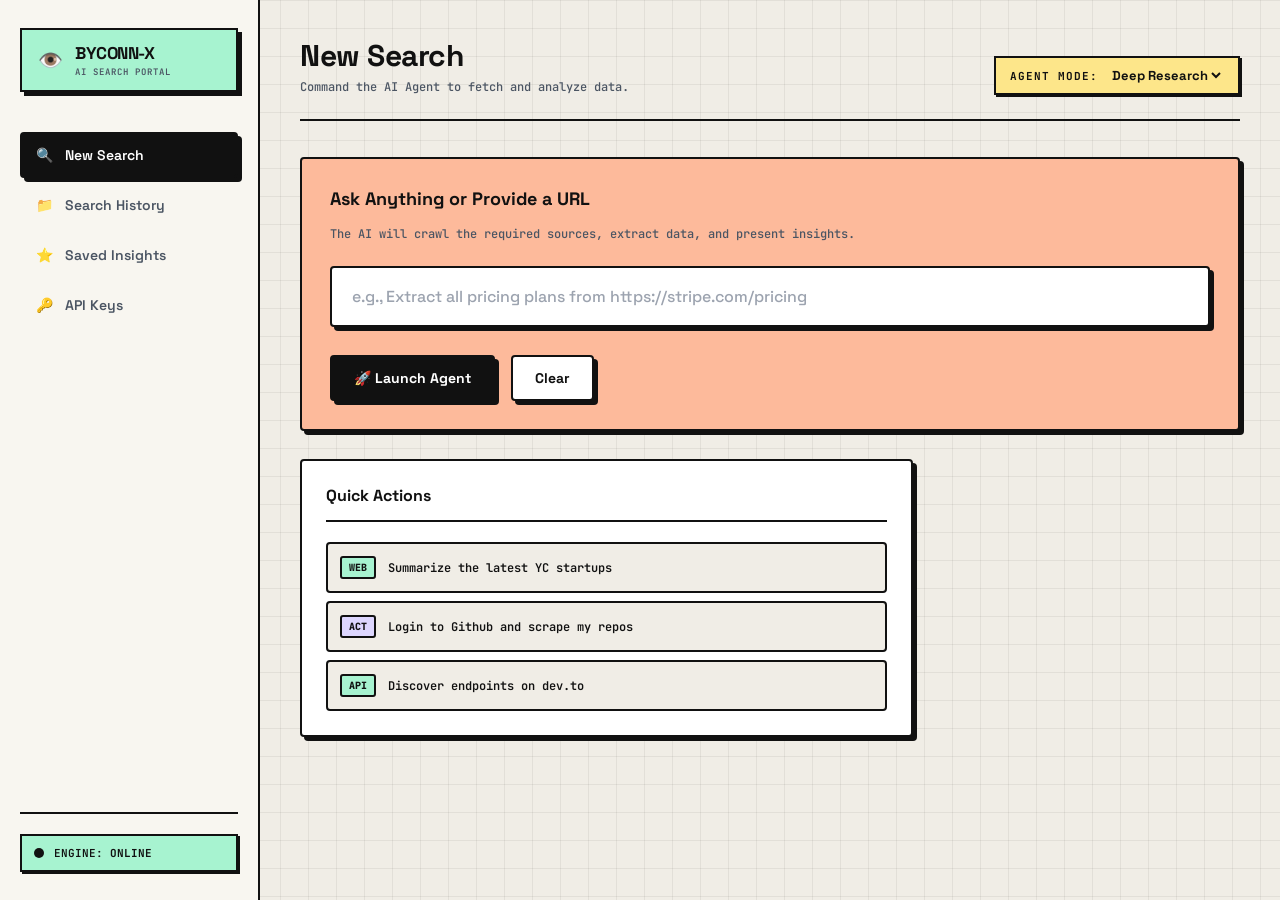
==== byconn/dashboard/index.html @ db4b6e13 "UI: Apply FoundryX-inspired neobrutalist design with Space Grotesk, grid bg, pastel accents" ====
<!DOCTYPE html>
<html lang="en">
<head>
    <meta charset="UTF-8">
    <meta name="viewport" content="width=device-width, initial-scale=1.0">
    <title>BYCONN-X SEARCH ENGINE</title>
    <!-- Modern Premium Typography -->
    <link rel="preconnect" href="https://fonts.googleapis.com">
    <link rel="preconnect" href="https://fonts.gstatic.com" crossorigin>
    <link href="https://fonts.googleapis.com/css2?family=Space+Grotesk:wght@400;500;600;700;800&family=Press+Start+2P&family=JetBrains+Mono:wght@400;600;700&display=swap" rel="stylesheet">
    <link rel="stylesheet" href="style.css">
</head>
<body>
    <div class="app-container">
        <!-- Sidebar Navigation -->
        <aside class="sidebar">
            <div class="logo-area">
                <span class="logo-icon">👁️</span>
                <div class="logo-text">
                    <h1>BYCONN-X</h1>
                    <span class="logo-tagline">AI SEARCH PORTAL</span>
                </div>
            </div>
            
            <nav class="nav-links">
                <a href="#" class="nav-item active" data-tab="new-search">
                    <span class="nav-icon">🔍</span> New Search
                </a>
                <a href="#" class="nav-item" data-tab="history">
                    <span class="nav-icon">📁</span> Search History
                </a>
                <a href="#" class="nav-item" data-tab="saved">
                    <span class="nav-icon">⭐</span> Saved Insights
                </a>
                <a href="#" class="nav-item" data-tab="api-keys">
                    <span class="nav-icon">🔑</span> API Keys
                </a>
            </nav>

            <div class="sidebar-footer">
                <div class="status-indicator">
                    <span class="dot pulse"></span>
                    <span>ENGINE: <b>ONLINE</b></span>
                </div>
            </div>
        </aside>

        <!-- Main Content Area -->
        <main class="main-content">
            <!-- Header -->
            <header class="main-header">
                <div class="header-left">
                    <h2 id="page-title">New Search</h2>
                    <p id="page-subtitle" class="text-muted">Command the AI Agent to fetch and analyze data.</p>
                </div>
                <div class="header-right">
                    <div class="workspace-selector">
                        <span class="ws-label">Agent Mode:</span>
                        <select class="ws-select">
                            <option>Deep Research</option>
                            <option>Fast Scrape</option>
                            <option>Visual Action</option>
                        </select>
                    </div>
                </div>
            </header>

            <!-- TAB PANELS -->
            <div class="tab-panels">
                
                <!-- 1. New Search Tab -->
                <section class="tab-panel active" id="panel-new-search">
                    
                    <div class="search-header-panel">
                        <h3>Ask Anything or Provide a URL</h3>
                        <p class="text-muted" style="margin-bottom: 24px;">The AI will crawl the required sources, extract data, and present insights.</p>
                        
                        <div class="search-input-wrapper" style="flex-direction: column;">
                            <input type="text" placeholder="e.g., Extract all pricing plans from https://stripe.com/pricing" id="main-search-input" style="width: 100%;">
                            
                            <div style="display: flex; gap: 16px; margin-top: 16px;">
                                <button class="btn btn-primary" onclick="startSearch()">🚀 Launch Agent</button>
                                <button class="btn btn-secondary">Clear</button>
                            </div>
                        </div>
                    </div>

                    <div class="dashboard-grid">
                        <div class="grid-card wide" id="agent-terminal-card" style="display: none;">
                            <div class="card-header">
                                <h3>Agent Terminal Log</h3>
                                <span class="badge badge-warning">Running...</span>
                            </div>
                            <div class="log-terminal" id="agent-log-stream">
                                <!-- Logs will be injected here via JS -->
                            </div>
                        </div>
                        
                        <div class="grid-card" id="quick-prompts">
                            <div class="card-header">
                                <h3>Quick Actions</h3>
                            </div>
                            <div class="api-endpoints-scroller">
                                <div class="api-endpoint-item">
                                    <span class="api-method method-get">WEB</span>
                                    <span>Summarize the latest YC startups</span>
                                </div>
                                <div class="api-endpoint-item">
                                    <span class="api-method method-post">ACT</span>
                                    <span>Login to Github and scrape my repos</span>
                                </div>
                                <div class="api-endpoint-item">
                                    <span class="api-method method-get">API</span>
                                    <span>Discover endpoints on dev.to</span>
                                </div>
                            </div>
                        </div>
                    </div>

                    <!-- Result output area (hidden initially) -->
                    <div id="search-result-area" style="display: none; margin-top: 32px;">
                        <h3 style="margin-bottom: 16px; font-weight: 900; font-size: 24px; text-transform: uppercase;">Extracted Insights</h3>
                        <div class="search-result-item" style="border-color: var(--success); border-width: 4px;">
                            <div class="res-header">
                                <span class="res-title">Result: Stripe Pricing Plans</span>
                                <button class="btn btn-sm btn-secondary">⭐ Save</button>
                            </div>
                            <p class="res-snippet font-jet">
                                1. Integrated Plan: 2.9% + 30¢ per successful card charge.<br><br>
                                2. Customized Plan: Tailored for businesses with large payments volume or unique business models.<br><br>
                                - Extracted from: https://stripe.com/pricing
                            </p>
                            <div class="res-meta">Time taken: 4.2s | Tokens: 420 | Method: Deep Research</div>
                        </div>
                    </div>

                </section>

                <!-- 2. Search History Tab -->
                <section class="tab-panel" id="panel-history">
                    <div class="panel-header">
                        <h3>Recent Agent Tasks</h3>
                        <button class="btn btn-danger">Clear History</button>
                    </div>
                    <table class="data-table">
                        <thead>
                            <tr>
                                <th>Query / Target</th>
                                <th>Mode</th>
                                <th>Time</th>
                                <th>Status</th>
                                <th>Action</th>
                            </tr>
                        </thead>
                        <tbody>
                            <tr>
                                <td><b>Extract pricing plans from Stripe</b></td>
                                <td><span class="badge">Deep Research</span></td>
                                <td>2 mins ago</td>
                                <td><span class="badge badge-success">Completed</span></td>
                                <td><button class="btn-sm btn-secondary">View</button></td>
                            </tr>
                            <tr>
                                <td><b>Summarize latest tech news on HackerNews</b></td>
                                <td><span class="badge">Fast Scrape</span></td>
                                <td>1 hour ago</td>
                                <td><span class="badge badge-success">Completed</span></td>
                                <td><button class="btn-sm btn-secondary">View</button></td>
                            </tr>
                            <tr>
                                <td><b>Find login button on example.com and click it</b></td>
                                <td><span class="badge badge-accent">Visual Action</span></td>
                                <td>3 hours ago</td>
                                <td><span class="badge badge-warning">Blocked (Captcha)</span></td>
                                <td><button class="btn-sm btn-secondary">View</button></td>
                            </tr>
                        </tbody>
                    </table>
                </section>

                <!-- 3. Saved Insights Tab -->
                <section class="tab-panel" id="panel-saved">
                    <div class="panel-header">
                        <h3>Saved Data & JSON Exports</h3>
                        <button class="btn btn-primary">Export All (CSV)</button>
                    </div>
                    
                    <div class="search-results-list">
                        <div class="search-result-item">
                            <div class="res-header">
                                <span class="res-title">YC Startup List (S24)</span>
                                <span class="res-score">Saved: Yesterday</span>
                            </div>
                            <p class="res-snippet">A compiled list of 240 startups from the YC Summer 24 batch, including their domains, descriptions, and founder details.</p>
                            <div style="display: flex; gap: 12px;">
                                <button class="btn btn-sm btn-secondary">View JSON</button>
                                <button class="btn btn-sm btn-danger">Delete</button>
                            </div>
                        </div>
                    </div>
                </section>

            </div>
        </main>
    </div>

    <!-- UI Interaction Scripts -->
    <script src="app.js"></script>
    <script>
        // Function to trigger real search against the FastAPI backend
        async function startSearch() {
            const input = document.getElementById('main-search-input').value;
            const mode = document.querySelector('.ws-select').value;
            if(!input) return;

            const terminal = document.getElementById('agent-terminal-card');
            const logStream = document.getElementById('agent-log-stream');
            const resultArea = document.getElementById('search-result-area');
            const quickPrompts = document.getElementById('quick-prompts');
            
            terminal.style.display = 'block';
            quickPrompts.style.display = 'none';
            resultArea.style.display = 'none';
            logStream.innerHTML = '';

            const addLog = (msg) => {
                logStream.innerHTML += `<div class="log-line font-jet">> ${msg}</div>`;
                logStream.scrollTop = logStream.scrollHeight;
            };

            addLog(`[SYSTEM] Initializing Agent with query: "${input}"`);
            addLog(`[API] Sending request to BYCONN-X Backend (http://localhost:8000)...`);
            addLog(`[WAIT] Waiting for agent to crawl, extract, and process data. This may take 10-30 seconds...`);

            const startTime = Date.now();

            try {
                // Call the real FastAPI backend
                const response = await fetch('http://localhost:8000/api/search', {
                    method: 'POST',
                    headers: { 'Content-Type': 'application/json' },
                    body: JSON.stringify({ query: input, mode: mode.toLowerCase().replace(' ', '_') })
                });

                if (!response.ok) {
                    throw new Error(`Server returned ${response.status}: ${response.statusText}`);
                }

                const data = await response.json();
                
                addLog(`[SUCCESS] Data received from backend.`);
                
                // Calculate time taken
                const timeTaken = ((Date.now() - startTime) / 1000).toFixed(1);

                // Update the UI with real data
                resultArea.style.display = 'block';
                document.querySelector('.res-title').innerText = data.title || `Result: ${input}`;
                
                // Format entities if they exist
                let entitiesHtml = "";
                if (data.entities && data.entities.length > 0) {
                    entitiesHtml = `<br><br><strong>Extracted Entities:</strong><ul>`;
                    data.entities.slice(0, 5).forEach(e => {
                        entitiesHtml += `<li><span class="badge" style="background: #e2e8f0; color: #000;">${e.type}</span> ${e.name}</li>`;
                    });
                    entitiesHtml += `</ul>`;
                }

                document.querySelector('.res-snippet').innerHTML = `
                    <strong>Summary:</strong> ${data.summary || "No summary generated."}<br><br>
                    <strong>Topics:</strong> ${(data.topics || []).join(", ")}
                    ${entitiesHtml}
                    <br><br>
                    - Extracted from: <a href="${data.url}" target="_blank">${data.url}</a>
                `;
                
                document.querySelector('.res-meta').innerText = `Time taken: ${timeTaken}s | URL: ${data.url} | Mode: ${mode}`;

            } catch (error) {
                addLog(`[ERROR] Failed to fetch from backend: ${error.message}`);
                addLog(`[INFO] Ensure your teammate's backend server is running on localhost:8000!`);
                addLog(`[INFO] Command to run backend: python -m byconn.main`);
            }
        }

        // Tab switching logic
        document.querySelectorAll('.nav-item').forEach(item => {
            item.addEventListener('click', (e) => {
                e.preventDefault();
                
                // Update active nav
                document.querySelectorAll('.nav-item').forEach(n => n.classList.remove('active'));
                item.classList.add('active');

                // Update active tab
                const tabId = item.getAttribute('data-tab');
                document.querySelectorAll('.tab-panel').forEach(t => t.classList.remove('active'));
                document.getElementById('panel-' + tabId).classList.add('active');

                // Update header
                const title = item.innerText.trim();
                document.getElementById('page-title').innerText = title;
                
                let subtitle = "";
                if(tabId === "new-search") subtitle = "Command the AI Agent to fetch and analyze data.";
                if(tabId === "history") subtitle = "Review your past queries and crawler executions.";
                if(tabId === "saved") subtitle = "Manage exported data and saved research.";
                document.getElementById('page-subtitle').innerText = subtitle;
            });
        });
    </script>
</body>
</html>
---- byconn/dashboard/style.css ----
/* =====================================================
   FoundryX-Inspired Neobrutalism — BYCONN-X Dashboard
   ===================================================== */

/* Google Fonts: Space Grotesk (bold headings) + JetBrains Mono (code) */
@import url('https://fonts.googleapis.com/css2?family=Space+Grotesk:wght@400;500;600;700;800&family=JetBrains+Mono:wght@400;600;700&display=swap');

:root {
    /* FoundryX Exact Palette */
    --bg-main:    #F0EDE6;   /* Warm off-white / cream canvas */
    --bg-card:    #FFFFFF;
    --bg-sidebar: #F8F6F0;   /* Slightly warmer sidebar */

    --border-color: #111111;
    --border-width: 2.5px;

    /* Pastel accents — exactly as on foundryx.in */
    --mint:   #A7F3D0;  /* Mint green – logo, section badges */
    --peach:  #FDBA9B;  /* Peach/coral – highlight boxes */
    --yellow: #FDE68A;  /* Canary yellow – announcement bar, buttons */
    --lavender: #DDD6FE; /* Pastel lavender */
    --cyan:   #BAE6FD;  /* Sky cyan */
    --pink:   #FCA5A5;  /* Blush pink */

    /* Functional */
    --primary:  #111111;   /* Primary buttons: near-black solid */
    --success:  #A7F3D0;   /* Mint = success */
    --warning:  #FDE68A;
    --danger:   #FCA5A5;
    --accent:   #FDBA9B;   /* Peach accent */

    --text-main:  #111111;
    --text-muted: #4B5563;

    --shadow: 4px 4px 0px 0px #111111;
    --shadow-hover: 6px 6px 0px 0px #111111;
    --shadow-sm: 2px 2px 0px 0px #111111;
}

/* Base Reset */
*, *::before, *::after {
    box-sizing: border-box;
    margin: 0;
    padding: 0;
}

body {
    background-color: var(--bg-main);
    color: var(--text-main);
    font-family: 'Space Grotesk', sans-serif;
    overflow-x: hidden;
    height: 100vh;
    /* FoundryX graph-paper grid background */
    background-image:
        linear-gradient(to right, rgba(0,0,0,0.06) 1px, transparent 1px),
        linear-gradient(to bottom, rgba(0,0,0,0.06) 1px, transparent 1px);
    background-size: 28px 28px;
}

/* Mono for code/terminal/labels */
.font-jet, p.mono, td, .log-terminal, code, pre {
    font-family: 'JetBrains Mono', monospace;
}

/* ===================== LAYOUT ===================== */
.app-container {
    display: grid;
    grid-template-columns: 260px 1fr;
    height: 100vh;
    overflow: hidden;
}

/* ===================== SIDEBAR ===================== */
.sidebar {
    background-color: var(--bg-sidebar);
    border-right: var(--border-width) solid var(--border-color);
    display: flex;
    flex-direction: column;
    padding: 28px 20px;
    height: 100%;
}

.logo-area {
    display: flex;
    align-items: center;
    gap: 12px;
    margin-bottom: 40px;
    background: var(--mint);
    padding: 12px 16px;
    border: var(--border-width) solid var(--border-color);
    box-shadow: var(--shadow);
}

.logo-icon {
    font-size: 20px;
}

.logo-text h1 {
    font-family: 'Space Grotesk', sans-serif;
    font-size: 17px;
    font-weight: 800;
    color: var(--text-main);
    letter-spacing: -0.5px;
}

.logo-tagline {
    font-family: 'JetBrains Mono', monospace;
    font-size: 9px;
    color: var(--text-muted);
    font-weight: 600;
    text-transform: uppercase;
    letter-spacing: 1px;
    display: block;
    margin-top: 2px;
}

/* Navigation */
.nav-links {
    display: flex;
    flex-direction: column;
    gap: 4px;
    flex-grow: 1;
}

.nav-item {
    display: flex;
    align-items: center;
    gap: 12px;
    color: var(--text-muted);
    text-decoration: none;
    padding: 12px 14px;
    font-size: 14px;
    font-weight: 600;
    border: var(--border-width) solid transparent;
    transition: all 0.15s ease;
    border-radius: 4px;
}

.nav-item:hover {
    background-color: var(--yellow);
    border-color: var(--border-color);
    color: var(--text-main);
    box-shadow: var(--shadow-sm);
    transform: translate(-1px, -1px);
}

.nav-item.active {
    background-color: var(--primary);
    color: #ffffff;
    border-color: var(--border-color);
    box-shadow: var(--shadow);
}

/* Sidebar Footer */
.sidebar-footer {
    padding-top: 20px;
    border-top: var(--border-width) solid var(--border-color);
}

.status-indicator {
    display: flex;
    align-items: center;
    gap: 10px;
    font-family: 'JetBrains Mono', monospace;
    font-size: 11px;
    background: var(--mint);
    padding: 10px 12px;
    border: var(--border-width) solid var(--border-color);
    box-shadow: var(--shadow-sm);
    font-weight: 600;
    color: var(--text-main);
}

.dot {
    width: 10px;
    height: 10px;
    background-color: #111111;
    border-radius: 50%;
    flex-shrink: 0;
}

.pulse {
    animation: dot-pulse 1.5s ease-in-out infinite;
}

@keyframes dot-pulse {
    0%, 100% { transform: scale(1); opacity: 1; }
    50% { transform: scale(1.3); opacity: 0.6; }
}

/* ==================== MAIN CONTENT ==================== */
.main-content {
    display: flex;
    flex-direction: column;
    height: 100%;
    overflow-y: auto;
    padding: 36px 40px;
}

.main-header {
    display: flex;
    justify-content: space-between;
    align-items: flex-end;
    margin-bottom: 36px;
    padding-bottom: 24px;
    border-bottom: var(--border-width) solid var(--border-color);
}

.main-header h2 {
    font-family: 'Space Grotesk', sans-serif;
    font-size: 30px;
    font-weight: 800;
    letter-spacing: -0.5px;
    color: var(--text-main);
}

.text-muted {
    color: var(--text-muted);
    font-size: 14px;
    font-weight: 500;
    margin-top: 4px;
    font-family: 'JetBrains Mono', monospace;
    font-size: 12px;
}

/* Workspace selector */
.workspace-selector {
    display: inline-flex;
    align-items: center;
    gap: 10px;
    background: var(--yellow);
    padding: 8px 14px;
    border: var(--border-width) solid var(--border-color);
    box-shadow: var(--shadow-sm);
}

.ws-label {
    font-size: 11px;
    font-family: 'JetBrains Mono', monospace;
    font-weight: 700;
    text-transform: uppercase;
    letter-spacing: 1px;
}

.ws-select {
    background-color: transparent;
    border: none;
    color: var(--text-main);
    font-size: 13px;
    font-weight: 700;
    font-family: 'Space Grotesk', sans-serif;
    cursor: pointer;
    outline: none;
}

/* ==================== BUTTONS ==================== */
.btn {
    padding: 12px 22px;
    font-weight: 700;
    font-size: 14px;
    font-family: 'Space Grotesk', sans-serif;
    cursor: pointer;
    border: var(--border-width) solid var(--border-color);
    box-shadow: var(--shadow);
    transition: transform 0.12s ease, box-shadow 0.12s ease;
    border-radius: 4px;
    display: inline-flex;
    align-items: center;
    gap: 8px;
}

.btn:hover {
    transform: translate(-2px, -2px);
    box-shadow: var(--shadow-hover);
}

.btn:active {
    transform: translate(2px, 2px);
    box-shadow: var(--shadow-sm);
}

.btn-primary {
    background-color: var(--primary);
    color: #ffffff;
}

.btn-secondary {
    background-color: var(--bg-card);
    color: var(--text-main);
}

.btn-secondary:hover {
    background-color: var(--yellow);
}

.btn-danger {
    background-color: var(--pink);
    color: var(--text-main);
}

.btn-sm {
    padding: 7px 14px;
    font-size: 12px;
}

/* ==================== STATS CARDS ==================== */
.stats-row {
    display: grid;
    grid-template-columns: repeat(auto-fit, minmax(200px, 1fr));
    gap: 20px;
    margin-bottom: 32px;
}

.stat-card {
    background: var(--bg-card);
    border: var(--border-width) solid var(--border-color);
    padding: 22px;
    box-shadow: var(--shadow);
    transition: transform 0.15s ease, box-shadow 0.15s ease;
    border-radius: 4px;
}

.stat-card:hover {
    transform: translate(-2px, -2px);
    box-shadow: var(--shadow-hover);
}

.stat-meta {
    display: flex;
    justify-content: space-between;
    align-items: center;
    margin-bottom: 12px;
}

.stat-title {
    font-size: 11px;
    font-weight: 700;
    text-transform: uppercase;
    letter-spacing: 1px;
    font-family: 'JetBrains Mono', monospace;
    color: var(--text-muted);
}

.stat-trend {
    font-size: 11px;
    font-weight: 700;
    padding: 3px 8px;
    border: var(--border-width) solid var(--border-color);
    border-radius: 3px;
    font-family: 'JetBrains Mono', monospace;
}

.trend-up { background-color: var(--mint); }
.trend-stable { background-color: var(--yellow); }

.stat-value {
    font-family: 'Space Grotesk', sans-serif;
    font-size: 42px;
    font-weight: 800;
    color: var(--text-main);
    letter-spacing: -1px;
    line-height: 1;
}

.stat-value .unit {
    font-size: 16px;
    font-weight: 600;
    margin-left: 4px;
}

.stat-footer {
    font-size: 11px;
    font-weight: 600;
    margin-top: 10px;
    font-family: 'JetBrains Mono', monospace;
    color: var(--text-muted);
}

/* ==================== GRID CARDS ==================== */
.dashboard-grid {
    display: grid;
    grid-template-columns: 2fr 1fr;
    gap: 20px;
}

.grid-card {
    background: var(--bg-card);
    border: var(--border-width) solid var(--border-color);
    padding: 24px;
    box-shadow: var(--shadow);
    border-radius: 4px;
    transition: transform 0.15s ease, box-shadow 0.15s ease;
}

.grid-card:hover {
    transform: translate(-2px, -2px);
    box-shadow: var(--shadow-hover);
}

.card-header {
    display: flex;
    justify-content: space-between;
    align-items: center;
    margin-bottom: 20px;
    padding-bottom: 14px;
    border-bottom: var(--border-width) solid var(--border-color);
}

.card-header h3 {
    font-family: 'Space Grotesk', sans-serif;
    font-size: 16px;
    font-weight: 700;
    color: var(--text-main);
}

/* ==================== BADGES ==================== */
.badge {
    display: inline-block;
    padding: 4px 10px;
    font-size: 10px;
    font-weight: 700;
    text-transform: uppercase;
    letter-spacing: 0.5px;
    font-family: 'JetBrains Mono', monospace;
    border: var(--border-width) solid var(--border-color);
    border-radius: 3px;
    background-color: var(--bg-card);
    color: var(--text-main);
}

.badge-accent   { background-color: var(--peach); }
.badge-success  { background-color: var(--mint); }
.badge-warning  { background-color: var(--yellow); }

/* ==================== LOG TERMINAL ==================== */
.log-terminal {
    background-color: #111111;
    border: var(--border-width) solid var(--border-color);
    border-radius: 4px;
    padding: 20px;
    font-family: 'JetBrains Mono', monospace;
    font-size: 13px;
    line-height: 1.7;
    height: 300px;
    overflow-y: auto;
    color: #A7F3D0;  /* Mint green text on black = classic terminal */
    box-shadow: var(--shadow);
}

.log-line { margin-bottom: 6px; }
.log-time { color: #FDE68A; margin-right: 8px; }

/* ==================== DATA TABLE ==================== */
.panel-header {
    display: flex;
    justify-content: space-between;
    align-items: center;
    margin-bottom: 20px;
    padding-bottom: 16px;
    border-bottom: var(--border-width) solid var(--border-color);
}

.panel-header h3 {
    font-family: 'Space Grotesk', sans-serif;
    font-size: 20px;
    font-weight: 700;
}

.data-table {
    width: 100%;
    border-collapse: collapse;
    background: var(--bg-card);
    border: var(--border-width) solid var(--border-color);
    box-shadow: var(--shadow);
    border-radius: 4px;
    overflow: hidden;
}

.data-table th, .data-table td {
    padding: 14px 20px;
    text-align: left;
    border: 1px solid #e5e7eb;
    font-size: 14px;
    font-weight: 500;
}

.data-table th {
    background-color: var(--yellow);
    font-weight: 700;
    font-family: 'JetBrains Mono', monospace;
    font-size: 11px;
    text-transform: uppercase;
    letter-spacing: 0.5px;
    border-bottom: var(--border-width) solid var(--border-color);
}

.data-table tbody tr:hover td {
    background-color: #F9FAFB;
}

/* ==================== API ENDPOINTS ==================== */
.api-list-side {
    background: var(--bg-card);
    border: var(--border-width) solid var(--border-color);
    box-shadow: var(--shadow);
    padding: 16px;
    display: flex;
    flex-direction: column;
    border-radius: 4px;
}

.input-search {
    width: 100%;
    background-color: var(--bg-main);
    border: var(--border-width) solid var(--border-color);
    padding: 12px 14px;
    font-size: 14px;
    font-family: 'Space Grotesk', sans-serif;
    font-weight: 500;
    margin-bottom: 14px;
    outline: none;
    border-radius: 4px;
}

.input-search:focus {
    background-color: var(--yellow);
    box-shadow: var(--shadow-sm);
}

.api-endpoints-scroller {
    flex-grow: 1;
    overflow-y: auto;
    display: flex;
    flex-direction: column;
    gap: 8px;
}

.api-endpoint-item {
    display: flex;
    align-items: center;
    gap: 12px;
    padding: 12px;
    border: var(--border-width) solid var(--border-color);
    background: var(--bg-main);
    cursor: pointer;
    font-family: 'JetBrains Mono', monospace;
    font-size: 12px;
    font-weight: 600;
    border-radius: 4px;
    transition: all 0.12s ease;
}

.api-endpoint-item:hover {
    background-color: var(--cyan);
    transform: translate(-1px, -1px);
    box-shadow: var(--shadow-sm);
}

.api-method {
    font-weight: 800;
    font-size: 10px;
    padding: 3px 7px;
    border: var(--border-width) solid var(--border-color);
    border-radius: 3px;
    text-transform: uppercase;
}

.method-get  { background-color: var(--mint); }
.method-post { background-color: var(--lavender); }

/* ==================== TAB PANELS ==================== */
.tab-panels { position: relative; flex-grow: 1; }

.tab-panel { display: none; }
.tab-panel.active {
    display: block;
    animation: slide-in 0.25s ease forwards;
}

@keyframes slide-in {
    from { opacity: 0; transform: translateY(8px); }
    to   { opacity: 1; transform: translateY(0); }
}

/* ==================== SEARCH / MAIN QUERY PANEL ==================== */
.search-header-panel {
    background: var(--peach);
    padding: 28px;
    border: var(--border-width) solid var(--border-color);
    box-shadow: var(--shadow);
    margin-bottom: 28px;
    border-radius: 4px;
}

.search-header-panel h3 {
    font-size: 18px;
    font-weight: 700;
    color: var(--text-main);
    margin-bottom: 16px;
    font-family: 'Space Grotesk', sans-serif;
}

.search-input-wrapper {
    display: flex;
    gap: 12px;
}

/* THE MAIN SEARCH BAR — FoundryX-style large, confident input */
#main-search-input {
    flex-grow: 1;
    padding: 18px 20px;
    font-size: 16px;
    font-weight: 600;
    font-family: 'Space Grotesk', sans-serif;
    border: var(--border-width) solid var(--border-color) !important;
    background-color: #FFFFFF !important;
    color: var(--text-main) !important;
    box-shadow: var(--shadow) !important;
    border-radius: 4px;
    outline: none;
    transition: transform 0.12s ease, box-shadow 0.12s ease !important;
}

#main-search-input::placeholder {
    color: #9CA3AF;
    font-weight: 500;
}

#main-search-input:focus {
    transform: translate(-2px, -2px) !important;
    box-shadow: var(--shadow-hover) !important;
    background-color: #fffef9 !important;
}

/* Search Results */
.search-result-item {
    background: var(--bg-card);
    border: var(--border-width) solid var(--border-color);
    box-shadow: var(--shadow);
    padding: 28px;
    margin-bottom: 20px;
    border-radius: 4px;
    transition: transform 0.15s ease, box-shadow 0.15s ease;
}

.search-result-item:hover {
    transform: translate(-2px, -2px);
    box-shadow: var(--shadow-hover);
}

.res-header {
    display: flex;
    justify-content: space-between;
    align-items: center;
    border-bottom: var(--border-width) solid var(--border-color);
    padding-bottom: 14px;
    margin-bottom: 16px;
}

.res-title {
    font-size: 18px;
    font-weight: 700;
    color: var(--text-main);
    font-family: 'Space Grotesk', sans-serif;
}

.res-score {
    background: var(--yellow);
    padding: 4px 12px;
    border: var(--border-width) solid var(--border-color);
    font-weight: 700;
    box-shadow: var(--shadow-sm);
    font-family: 'JetBrains Mono', monospace;
    font-size: 12px;
    border-radius: 3px;
}

.res-snippet {
    font-size: 14px;
    line-height: 1.7;
    color: var(--text-muted);
}

.res-snippet strong { color: var(--text-main); }
.res-snippet a { color: var(--text-main); font-weight: 600; }

.res-meta {
    margin-top: 16px;
    font-size: 11px;
    font-family: 'JetBrains Mono', monospace;
    color: var(--text-muted);
    font-weight: 600;
    background: var(--bg-main);
    padding: 6px 12px;
    border: 1px solid #e5e7eb;
    border-radius: 3px;
    display: inline-block;
}

/* ==================== SCROLLBAR ==================== */
::-webkit-scrollbar { width: 8px; }
::-webkit-scrollbar-track { background: var(--bg-main); }
::-webkit-scrollbar-thumb {
    background: #BBBBBB;
    border-radius: 4px;
    border: 2px solid var(--bg-main);
}
::-webkit-scrollbar-thumb:hover { background: #888888; }

/* ==================== SUB TABS ==================== */
.sub-tab {
    padding: 8px 16px;
    font-weight: 700;
    font-size: 12px;
    font-family: 'JetBrains Mono', monospace;
    text-transform: uppercase;
    letter-spacing: 0.5px;
    border: var(--border-width) solid var(--border-color);
    background: var(--bg-card);
    cursor: pointer;
    box-shadow: var(--shadow-sm);
    margin-right: 8px;
    margin-bottom: 16px;
    border-radius: 4px;
    transition: all 0.12s ease;
}

.sub-tab:hover {
    background: var(--yellow);
    transform: translate(-1px, -1px);
    box-shadow: var(--shadow);
}

.sub-tab.active {
    background: var(--primary);
    color: #ffffff;
}

/* ==================== MISC ==================== */
.link { color: var(--text-main); text-decoration: underline; font-weight: 600; }

.health-item {
    display: flex;
    justify-content: space-between;
    align-items: center;
    padding: 14px 16px;
    border: var(--border-width) solid var(--border-color);
    background: var(--bg-card);
    margin-bottom: 10px;
    border-radius: 4px;
    box-shadow: var(--shadow-sm);
    transition: all 0.12s ease;
}

.health-item:hover {
    transform: translate(-1px, -1px);
    box-shadow: var(--shadow);
}

.health-name  { font-weight: 700; font-size: 14px; }
.health-url   { font-size: 12px; color: var(--text-muted); font-family: 'JetBrains Mono', monospace; }
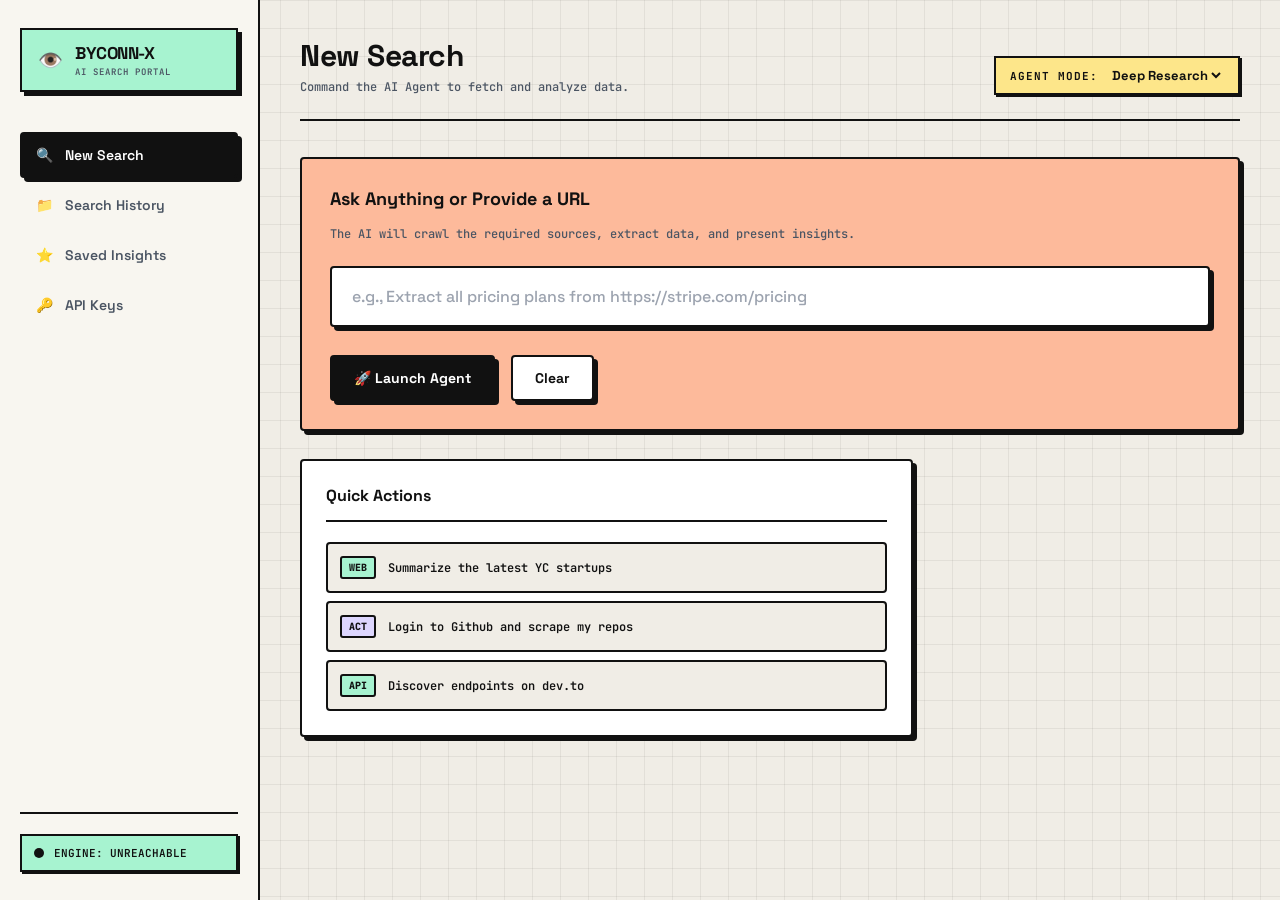
==== commit dffa2cfe: "feat: complete production backend, real LLM pipeline, multi-db adapters, and full test suite" ====
--- a/byconn/dashboard/index.html
+++ b/byconn/dashboard/index.html
@@ -200,115 +200,35 @@
                     </div>
                 </section>
 
+                <!-- 4. API Keys Tab: live engine + dependency health -->
+                <section class="tab-panel" id="panel-api-keys">
+                    <div class="panel-header">
+                        <h3>Service Health &amp; Credentials</h3>
+                        <button class="btn btn-primary" id="refresh-health-btn">Refresh Status</button>
+                    </div>
+                    <p class="text-muted">Credentials are read from the server environment and are never sent to the browser.</p>
+                    <table class="data-table">
+                        <thead>
+                            <tr>
+                                <th>Component</th>
+                                <th>Status</th>
+                                <th>Detail</th>
+                            </tr>
+                        </thead>
+                        <tbody id="health-table-body">
+                            <tr>
+                                <td colspan="3" class="text-muted">Loading engine status...</td>
+                            </tr>
+                        </tbody>
+                    </table>
+                </section>
+
             </div>
         </main>
     </div>
 
     <!-- UI Interaction Scripts -->
     <script src="app.js"></script>
-    <script>
-        // Function to trigger real search against the FastAPI backend
-        async function startSearch() {
-            const input = document.getElementById('main-search-input').value;
-            const mode = document.querySelector('.ws-select').value;
-            if(!input) return;
-
-            const terminal = document.getElementById('agent-terminal-card');
-            const logStream = document.getElementById('agent-log-stream');
-            const resultArea = document.getElementById('search-result-area');
-            const quickPrompts = document.getElementById('quick-prompts');
-            
-            terminal.style.display = 'block';
-            quickPrompts.style.display = 'none';
-            resultArea.style.display = 'none';
-            logStream.innerHTML = '';
-
-            const addLog = (msg) => {
-                logStream.innerHTML += `<div class="log-line font-jet">> ${msg}</div>`;
-                logStream.scrollTop = logStream.scrollHeight;
-            };
-
-            addLog(`[SYSTEM] Initializing Agent with query: "${input}"`);
-            addLog(`[API] Sending request to BYCONN-X Backend (http://localhost:8000)...`);
-            addLog(`[WAIT] Waiting for agent to crawl, extract, and process data. This may take 10-30 seconds...`);
-
-            const startTime = Date.now();
-
-            try {
-                // Call the real FastAPI backend
-                const response = await fetch('http://localhost:8000/api/search', {
-                    method: 'POST',
-                    headers: { 'Content-Type': 'application/json' },
-                    body: JSON.stringify({ query: input, mode: mode.toLowerCase().replace(' ', '_') })
-                });
-
-                if (!response.ok) {
-                    throw new Error(`Server returned ${response.status}: ${response.statusText}`);
-                }
-
-                const data = await response.json();
-                
-                addLog(`[SUCCESS] Data received from backend.`);
-                
-                // Calculate time taken
-                const timeTaken = ((Date.now() - startTime) / 1000).toFixed(1);
-
-                // Update the UI with real data
-                resultArea.style.display = 'block';
-                document.querySelector('.res-title').innerText = data.title || `Result: ${input}`;
-                
-                // Format entities if they exist
-                let entitiesHtml = "";
-                if (data.entities && data.entities.length > 0) {
-                    entitiesHtml = `<br><br><strong>Extracted Entities:</strong><ul>`;
-                    data.entities.slice(0, 5).forEach(e => {
-                        entitiesHtml += `<li><span class="badge" style="background: #e2e8f0; color: #000;">${e.type}</span> ${e.name}</li>`;
-                    });
-                    entitiesHtml += `</ul>`;
-                }
-
-                document.querySelector('.res-snippet').innerHTML = `
-                    <strong>Summary:</strong> ${data.summary || "No summary generated."}<br><br>
-                    <strong>Topics:</strong> ${(data.topics || []).join(", ")}
-                    ${entitiesHtml}
-                    <br><br>
-                    - Extracted from: <a href="${data.url}" target="_blank">${data.url}</a>
-                `;
-                
-                document.querySelector('.res-meta').innerText = `Time taken: ${timeTaken}s | URL: ${data.url} | Mode: ${mode}`;
-
-            } catch (error) {
-                addLog(`[ERROR] Failed to fetch from backend: ${error.message}`);
-                addLog(`[INFO] Ensure your teammate's backend server is running on localhost:8000!`);
-                addLog(`[INFO] Command to run backend: python -m byconn.main`);
-            }
-        }
-
-        // Tab switching logic
-        document.querySelectorAll('.nav-item').forEach(item => {
-            item.addEventListener('click', (e) => {
-                e.preventDefault();
-                
-                // Update active nav
-                document.querySelectorAll('.nav-item').forEach(n => n.classList.remove('active'));
-                item.classList.add('active');
-
-                // Update active tab
-                const tabId = item.getAttribute('data-tab');
-                document.querySelectorAll('.tab-panel').forEach(t => t.classList.remove('active'));
-                document.getElementById('panel-' + tabId).classList.add('active');
-
-                // Update header
-                const title = item.innerText.trim();
-                document.getElementById('page-title').innerText = title;
-                
-                let subtitle = "";
-                if(tabId === "new-search") subtitle = "Command the AI Agent to fetch and analyze data.";
-                if(tabId === "history") subtitle = "Review your past queries and crawler executions.";
-                if(tabId === "saved") subtitle = "Manage exported data and saved research.";
-                document.getElementById('page-subtitle').innerText = subtitle;
-            });
-        });
-    </script>
+
 </body>
 </html>
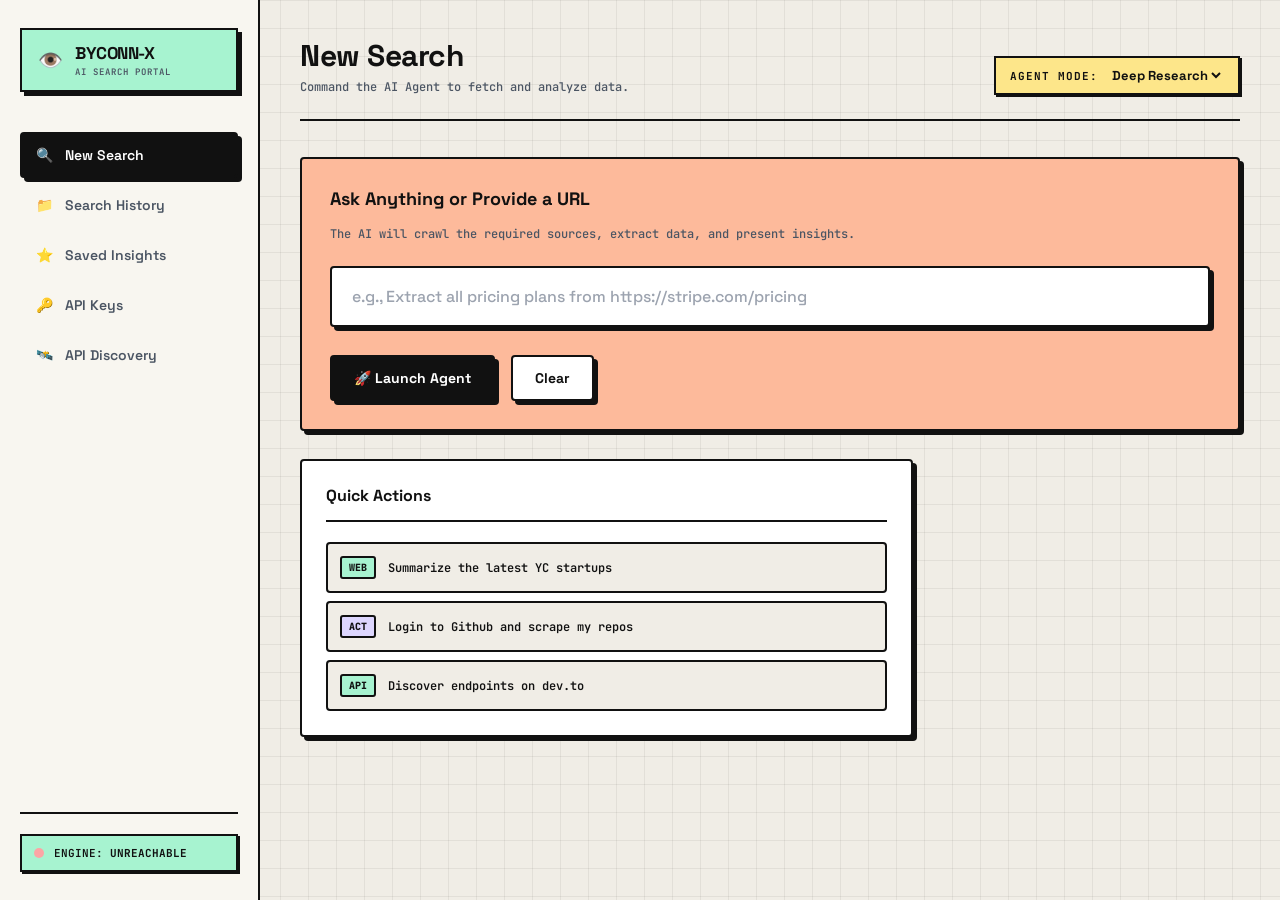
==== commit 1941aca4: "Fix five dashboard defects, found by running the page against the server The console was never loade" ====
--- a/byconn/dashboard/index.html
+++ b/byconn/dashboard/index.html
@@ -35,12 +35,15 @@
                 <a href="#" class="nav-item" data-tab="api-keys">
                     <span class="nav-icon">🔑</span> API Keys
                 </a>
+                <a href="#" class="nav-item" data-tab="api-discovery">
+                    <span class="nav-icon">🛰️</span> API Discovery
+                </a>
             </nav>
 
             <div class="sidebar-footer">
                 <div class="status-indicator">
                     <span class="dot pulse"></span>
-                    <span>ENGINE: <b>ONLINE</b></span>
+                    <span>ENGINE: <b>CHECKING&hellip;</b></span>
                 </div>
             </div>
         </aside>
@@ -123,7 +126,7 @@
                         <div class="search-result-item" style="border-color: var(--success); border-width: 4px;">
                             <div class="res-header">
                                 <span class="res-title">Result: Stripe Pricing Plans</span>
-                                <button class="btn btn-sm btn-secondary">⭐ Save</button>
+                                <!-- unimplemented: <button class="btn btn-sm btn-secondary">⭐ Save</button> -->
                             </div>
                             <p class="res-snippet font-jet">
                                 1. Integrated Plan: 2.9% + 30¢ per successful card charge.<br><br>
@@ -140,8 +143,12 @@
                 <section class="tab-panel" id="panel-history">
                     <div class="panel-header">
                         <h3>Recent Agent Tasks</h3>
-                        <button class="btn btn-danger">Clear History</button>
-                    </div>
+                        <!-- unimplemented: <button class="btn btn-danger">Clear History</button> -->
+                    </div>
+                    <p class="text-muted">
+                        Illustrative rows. Job history is not persisted yet, so nothing
+                        below reflects a real run of this engine.
+                    </p>
                     <table class="data-table">
                         <thead>
                             <tr>
@@ -149,7 +156,7 @@
                                 <th>Mode</th>
                                 <th>Time</th>
                                 <th>Status</th>
-                                <th>Action</th>
+                                <!-- unimplemented: <th>Action</th> -->
                             </tr>
                         </thead>
                         <tbody>
@@ -158,21 +165,21 @@
                                 <td><span class="badge">Deep Research</span></td>
                                 <td>2 mins ago</td>
                                 <td><span class="badge badge-success">Completed</span></td>
-                                <td><button class="btn-sm btn-secondary">View</button></td>
+                                <td class="text-muted">-</td>
                             </tr>
                             <tr>
                                 <td><b>Summarize latest tech news on HackerNews</b></td>
                                 <td><span class="badge">Fast Scrape</span></td>
                                 <td>1 hour ago</td>
                                 <td><span class="badge badge-success">Completed</span></td>
-                                <td><button class="btn-sm btn-secondary">View</button></td>
+                                <td class="text-muted">-</td>
                             </tr>
                             <tr>
                                 <td><b>Find login button on example.com and click it</b></td>
                                 <td><span class="badge badge-accent">Visual Action</span></td>
                                 <td>3 hours ago</td>
                                 <td><span class="badge badge-warning">Blocked (Captcha)</span></td>
-                                <td><button class="btn-sm btn-secondary">View</button></td>
+                                <td class="text-muted">-</td>
                             </tr>
                         </tbody>
                     </table>
@@ -182,9 +189,12 @@
                 <section class="tab-panel" id="panel-saved">
                     <div class="panel-header">
                         <h3>Saved Data & JSON Exports</h3>
-                        <button class="btn btn-primary">Export All (CSV)</button>
-                    </div>
-                    
+                        <!-- unimplemented: <button class="btn btn-primary">Export All (CSV)</button> -->
+                    </div>
+                    <p class="text-muted">
+                        Illustrative rows. Nothing can be saved or exported yet.
+                    </p>
+
                     <div class="search-results-list">
                         <div class="search-result-item">
                             <div class="res-header">
@@ -193,8 +203,8 @@
                             </div>
                             <p class="res-snippet">A compiled list of 240 startups from the YC Summer 24 batch, including their domains, descriptions, and founder details.</p>
                             <div style="display: flex; gap: 12px;">
-                                <button class="btn btn-sm btn-secondary">View JSON</button>
-                                <button class="btn btn-sm btn-danger">Delete</button>
+                                <!-- unimplemented: <button class="btn btn-sm btn-secondary">View JSON</button> -->
+                                <!-- unimplemented: <button class="btn btn-sm btn-danger">Delete</button> -->
                             </div>
                         </div>
                     </div>
@@ -223,6 +233,35 @@
                     </table>
                 </section>
 
+                <!-- 5. API Discovery Tab: endpoints sniffed by the crawler -->
+                <section class="tab-panel" id="panel-api-discovery">
+                    <div class="panel-header">
+                        <h3>Discovered REST Endpoints</h3>
+                        <button class="btn btn-primary" id="refresh-apis-btn">Refresh</button>
+                    </div>
+                    <p class="text-muted">
+                        Populated by the crawler's API Intelligence pass, which records the
+                        XHR and fetch calls a page makes to its own backend. Records are
+                        stored in PostgreSQL.
+                    </p>
+                    <table class="data-table">
+                        <thead>
+                            <tr>
+                                <th>Method</th>
+                                <th>Path</th>
+                                <th>Host</th>
+                                <th>Content Type</th>
+                                <th>Seen</th>
+                            </tr>
+                        </thead>
+                        <tbody id="api-table-body">
+                            <tr>
+                                <td colspan="5" class="text-muted">Loading discovered endpoints...</td>
+                            </tr>
+                        </tbody>
+                    </table>
+                </section>
+
             </div>
         </main>
     </div>
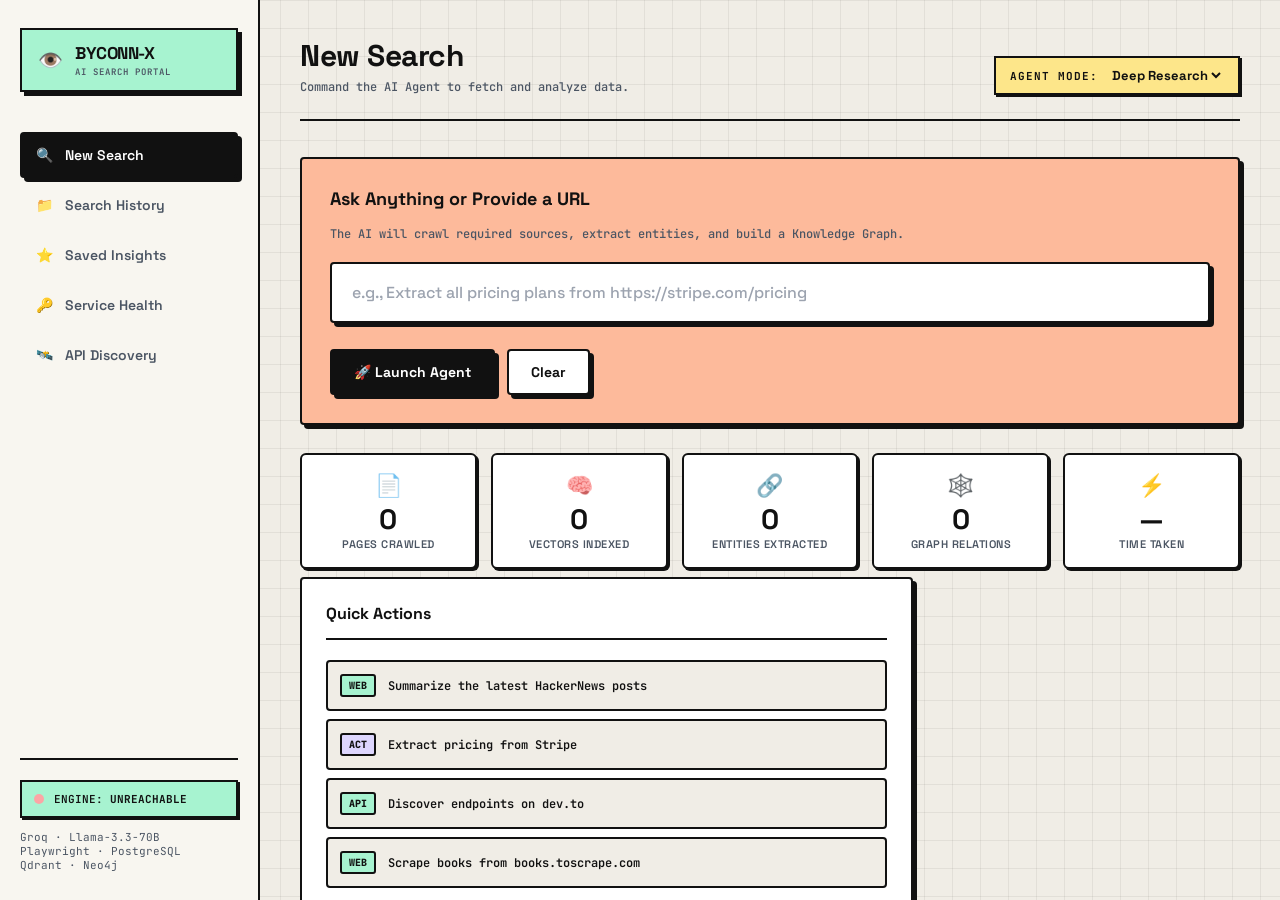
==== commit 9c03936b: "feat: full UI overhaul — live analytics, real history, wired quick actions, result cards" ====
--- a/byconn/dashboard/index.html
+++ b/byconn/dashboard/index.html
@@ -3,16 +3,18 @@
 <head>
     <meta charset="UTF-8">
     <meta name="viewport" content="width=device-width, initial-scale=1.0">
-    <title>BYCONN-X SEARCH ENGINE</title>
+    <title>BYCONN-X — AI Data Acquisition Engine</title>
+    <meta name="description" content="BYCONN-X: Autonomous AI-powered web crawling, entity extraction, and knowledge graph construction.">
     <!-- Modern Premium Typography -->
     <link rel="preconnect" href="https://fonts.googleapis.com">
     <link rel="preconnect" href="https://fonts.gstatic.com" crossorigin>
-    <link href="https://fonts.googleapis.com/css2?family=Space+Grotesk:wght@400;500;600;700;800&family=Press+Start+2P&family=JetBrains+Mono:wght@400;600;700&display=swap" rel="stylesheet">
+    <link href="https://fonts.googleapis.com/css2?family=Space+Grotesk:wght@400;500;600;700;800&family=JetBrains+Mono:wght@400;600;700&display=swap" rel="stylesheet">
     <link rel="stylesheet" href="style.css">
 </head>
 <body>
     <div class="app-container">
-        <!-- Sidebar Navigation -->
+
+        <!-- ══════════════════════ SIDEBAR ══════════════════════ -->
         <aside class="sidebar">
             <div class="logo-area">
                 <span class="logo-icon">👁️</span>
@@ -21,7 +23,7 @@
                     <span class="logo-tagline">AI SEARCH PORTAL</span>
                 </div>
             </div>
-            
+
             <nav class="nav-links">
                 <a href="#" class="nav-item active" data-tab="new-search">
                     <span class="nav-icon">🔍</span> New Search
@@ -33,7 +35,7 @@
                     <span class="nav-icon">⭐</span> Saved Insights
                 </a>
                 <a href="#" class="nav-item" data-tab="api-keys">
-                    <span class="nav-icon">🔑</span> API Keys
+                    <span class="nav-icon">🔑</span> Service Health
                 </a>
                 <a href="#" class="nav-item" data-tab="api-discovery">
                     <span class="nav-icon">🛰️</span> API Discovery
@@ -43,12 +45,17 @@
             <div class="sidebar-footer">
                 <div class="status-indicator">
                     <span class="dot pulse"></span>
-                    <span>ENGINE: <b>CHECKING&hellip;</b></span>
+                    <span>ENGINE: <b>CHECKING…</b></span>
+                </div>
+                <div style="margin-top:12px; font-size:11px; color:var(--text-muted); font-family:'JetBrains Mono',monospace;">
+                    Groq · Llama-3.3-70B<br>
+                    Playwright · PostgreSQL<br>
+                    Qdrant · Neo4j
                 </div>
             </div>
         </aside>
 
-        <!-- Main Content Area -->
+        <!-- ══════════════════════ MAIN CONTENT ══════════════════════ -->
         <main class="main-content">
             <!-- Header -->
             <header class="main-header">
@@ -59,7 +66,7 @@
                 <div class="header-right">
                     <div class="workspace-selector">
                         <span class="ws-label">Agent Mode:</span>
-                        <select class="ws-select">
+                        <select class="ws-select" id="mode-select">
                             <option>Deep Research</option>
                             <option>Fast Scrape</option>
                             <option>Visual Action</option>
@@ -70,84 +77,87 @@
 
             <!-- TAB PANELS -->
             <div class="tab-panels">
-                
-                <!-- 1. New Search Tab -->
+
+                <!-- ════════ 1. NEW SEARCH ════════ -->
                 <section class="tab-panel active" id="panel-new-search">
-                    
+
+                    <!-- Search Input -->
                     <div class="search-header-panel">
                         <h3>Ask Anything or Provide a URL</h3>
-                        <p class="text-muted" style="margin-bottom: 24px;">The AI will crawl the required sources, extract data, and present insights.</p>
-                        
-                        <div class="search-input-wrapper" style="flex-direction: column;">
-                            <input type="text" placeholder="e.g., Extract all pricing plans from https://stripe.com/pricing" id="main-search-input" style="width: 100%;">
-                            
-                            <div style="display: flex; gap: 16px; margin-top: 16px;">
-                                <button class="btn btn-primary" onclick="startSearch()">🚀 Launch Agent</button>
+                        <p class="text-muted" style="margin-bottom:20px;">
+                            The AI will crawl required sources, extract entities, and build a Knowledge Graph.
+                        </p>
+                        <div class="search-input-wrapper" style="flex-direction:column;">
+                            <input type="text"
+                                   placeholder="e.g., Extract all pricing plans from https://stripe.com/pricing"
+                                   id="main-search-input"
+                                   style="width:100%;"
+                                   autocomplete="off">
+                            <div style="display:flex;gap:12px;margin-top:14px;flex-wrap:wrap;">
+                                <button class="btn btn-primary" id="launch-btn" onclick="startSearch()">🚀 Launch Agent</button>
                                 <button class="btn btn-secondary">Clear</button>
                             </div>
                         </div>
                     </div>
 
+                    <!-- Live Analytics Cards (always visible) -->
+                    <div id="analytics-cards" class="analytics-row"></div>
+
+                    <!-- Grid: terminal + quick actions -->
                     <div class="dashboard-grid">
-                        <div class="grid-card wide" id="agent-terminal-card" style="display: none;">
+
+                        <!-- Agent Terminal -->
+                        <div class="grid-card wide" id="agent-terminal-card" style="display:none;">
                             <div class="card-header">
                                 <h3>Agent Terminal Log</h3>
                                 <span class="badge badge-warning">Running...</span>
                             </div>
-                            <div class="log-terminal" id="agent-log-stream">
-                                <!-- Logs will be injected here via JS -->
-                            </div>
-                        </div>
-                        
+                            <div class="log-terminal" id="agent-log-stream"></div>
+                        </div>
+
+                        <!-- Quick Actions (hidden once job starts) -->
                         <div class="grid-card" id="quick-prompts">
                             <div class="card-header">
                                 <h3>Quick Actions</h3>
                             </div>
                             <div class="api-endpoints-scroller">
-                                <div class="api-endpoint-item">
+                                <div class="api-endpoint-item"
+                                     data-prompt="https://news.ycombinator.com summarize top 10 posts">
                                     <span class="api-method method-get">WEB</span>
-                                    <span>Summarize the latest YC startups</span>
-                                </div>
-                                <div class="api-endpoint-item">
+                                    <span>Summarize the latest HackerNews posts</span>
+                                </div>
+                                <div class="api-endpoint-item"
+                                     data-prompt="https://stripe.com/pricing extract all pricing plans">
                                     <span class="api-method method-post">ACT</span>
-                                    <span>Login to Github and scrape my repos</span>
-                                </div>
-                                <div class="api-endpoint-item">
+                                    <span>Extract pricing from Stripe</span>
+                                </div>
+                                <div class="api-endpoint-item"
+                                     data-prompt="https://dev.to discover all REST endpoints">
                                     <span class="api-method method-get">API</span>
                                     <span>Discover endpoints on dev.to</span>
                                 </div>
-                            </div>
-                        </div>
-                    </div>
-
-                    <!-- Result output area (hidden initially) -->
-                    <div id="search-result-area" style="display: none; margin-top: 32px;">
-                        <h3 style="margin-bottom: 16px; font-weight: 900; font-size: 24px; text-transform: uppercase;">Extracted Insights</h3>
-                        <div class="search-result-item" style="border-color: var(--success); border-width: 4px;">
-                            <div class="res-header">
-                                <span class="res-title">Result: Stripe Pricing Plans</span>
-                                <!-- unimplemented: <button class="btn btn-sm btn-secondary">⭐ Save</button> -->
-                            </div>
-                            <p class="res-snippet font-jet">
-                                1. Integrated Plan: 2.9% + 30¢ per successful card charge.<br><br>
-                                2. Customized Plan: Tailored for businesses with large payments volume or unique business models.<br><br>
-                                - Extracted from: https://stripe.com/pricing
-                            </p>
-                            <div class="res-meta">Time taken: 4.2s | Tokens: 420 | Method: Deep Research</div>
-                        </div>
-                    </div>
-
-                </section>
-
-                <!-- 2. Search History Tab -->
+                                <div class="api-endpoint-item"
+                                     data-prompt="https://books.toscrape.com extract all book titles and prices">
+                                    <span class="api-method method-get">WEB</span>
+                                    <span>Scrape books from books.toscrape.com</span>
+                                </div>
+                            </div>
+                        </div>
+                    </div>
+
+                    <!-- Result output area -->
+                    <div id="search-result-area" style="display:none; margin-top:24px;"></div>
+
+                </section>
+
+                <!-- ════════ 2. SEARCH HISTORY ════════ -->
                 <section class="tab-panel" id="panel-history">
                     <div class="panel-header">
                         <h3>Recent Agent Tasks</h3>
-                        <!-- unimplemented: <button class="btn btn-danger">Clear History</button> -->
-                    </div>
-                    <p class="text-muted">
-                        Illustrative rows. Job history is not persisted yet, so nothing
-                        below reflects a real run of this engine.
+                        <button class="btn btn-secondary" onclick="renderHistoryTable()">↻ Refresh</button>
+                    </div>
+                    <p class="text-muted" style="margin-bottom:16px;">
+                        Live job history from this session. Refreshes automatically after each run.
                     </p>
                     <table class="data-table">
                         <thead>
@@ -156,67 +166,51 @@
                                 <th>Mode</th>
                                 <th>Time</th>
                                 <th>Status</th>
-                                <!-- unimplemented: <th>Action</th> -->
+                                <th>Stats</th>
                             </tr>
                         </thead>
-                        <tbody>
-                            <tr>
-                                <td><b>Extract pricing plans from Stripe</b></td>
-                                <td><span class="badge">Deep Research</span></td>
-                                <td>2 mins ago</td>
-                                <td><span class="badge badge-success">Completed</span></td>
-                                <td class="text-muted">-</td>
-                            </tr>
-                            <tr>
-                                <td><b>Summarize latest tech news on HackerNews</b></td>
-                                <td><span class="badge">Fast Scrape</span></td>
-                                <td>1 hour ago</td>
-                                <td><span class="badge badge-success">Completed</span></td>
-                                <td class="text-muted">-</td>
-                            </tr>
-                            <tr>
-                                <td><b>Find login button on example.com and click it</b></td>
-                                <td><span class="badge badge-accent">Visual Action</span></td>
-                                <td>3 hours ago</td>
-                                <td><span class="badge badge-warning">Blocked (Captcha)</span></td>
-                                <td class="text-muted">-</td>
+                        <tbody id="history-table-body">
+                            <tr>
+                                <td colspan="5" class="text-muted" style="text-align:center;padding:24px;">
+                                    No jobs run yet. Launch a search to see history here.
+                                </td>
                             </tr>
                         </tbody>
                     </table>
                 </section>
 
-                <!-- 3. Saved Insights Tab -->
+                <!-- ════════ 3. SAVED INSIGHTS ════════ -->
                 <section class="tab-panel" id="panel-saved">
                     <div class="panel-header">
-                        <h3>Saved Data & JSON Exports</h3>
-                        <!-- unimplemented: <button class="btn btn-primary">Export All (CSV)</button> -->
-                    </div>
-                    <p class="text-muted">
-                        Illustrative rows. Nothing can be saved or exported yet.
-                    </p>
-
+                        <h3>Saved Data &amp; JSON Exports</h3>
+                    </div>
+                    <p class="text-muted" style="margin-bottom:20px;">
+                        Run a crawl to generate extractable data. Persistence requires PostgreSQL to be connected.
+                    </p>
                     <div class="search-results-list">
-                        <div class="search-result-item">
+                        <div class="search-result-item" style="border-color:var(--yellow);">
                             <div class="res-header">
-                                <span class="res-title">YC Startup List (S24)</span>
-                                <span class="res-score">Saved: Yesterday</span>
-                            </div>
-                            <p class="res-snippet">A compiled list of 240 startups from the YC Summer 24 batch, including their domains, descriptions, and founder details.</p>
-                            <div style="display: flex; gap: 12px;">
-                                <!-- unimplemented: <button class="btn btn-sm btn-secondary">View JSON</button> -->
-                                <!-- unimplemented: <button class="btn btn-sm btn-danger">Delete</button> -->
-                            </div>
-                        </div>
-                    </div>
-                </section>
-
-                <!-- 4. API Keys Tab: live engine + dependency health -->
+                                <span class="res-title">⚠️ No Saved Snapshots Yet</span>
+                                <span class="res-score badge badge-warning">Needs DB</span>
+                            </div>
+                            <p class="res-snippet">
+                                Once PostgreSQL is connected via Docker, completed crawl results will
+                                be persisted here and available for JSON export. Start Docker and run
+                                <code>docker compose up -d</code> to enable full persistence.
+                            </p>
+                        </div>
+                    </div>
+                </section>
+
+                <!-- ════════ 4. SERVICE HEALTH ════════ -->
                 <section class="tab-panel" id="panel-api-keys">
                     <div class="panel-header">
                         <h3>Service Health &amp; Credentials</h3>
-                        <button class="btn btn-primary" id="refresh-health-btn">Refresh Status</button>
-                    </div>
-                    <p class="text-muted">Credentials are read from the server environment and are never sent to the browser.</p>
+                        <button class="btn btn-primary" id="refresh-health-btn">↻ Refresh Status</button>
+                    </div>
+                    <p class="text-muted" style="margin-bottom:16px;">
+                        Credentials are read from the server environment and are never sent to the browser.
+                    </p>
                     <table class="data-table">
                         <thead>
                             <tr>
@@ -231,18 +225,31 @@
                             </tr>
                         </tbody>
                     </table>
-                </section>
-
-                <!-- 5. API Discovery Tab: endpoints sniffed by the crawler -->
+
+                    <!-- LLM Config card -->
+                    <div class="search-result-item" style="margin-top:24px;border-color:var(--mint);">
+                        <div class="res-header">
+                            <span class="res-title">🤖 LLM Configuration</span>
+                            <span class="badge badge-success">Active</span>
+                        </div>
+                        <p class="res-snippet font-jet" style="font-size:13px;line-height:1.8;">
+                            Provider: <b>Groq</b><br>
+                            Model: <b>llama-3.3-70b-versatile</b><br>
+                            Embeddings: <b>sentence-transformers (local CPU)</b><br>
+                            API Key: <b>Configured ✅</b>
+                        </p>
+                    </div>
+                </section>
+
+                <!-- ════════ 5. API DISCOVERY ════════ -->
                 <section class="tab-panel" id="panel-api-discovery">
                     <div class="panel-header">
                         <h3>Discovered REST Endpoints</h3>
-                        <button class="btn btn-primary" id="refresh-apis-btn">Refresh</button>
-                    </div>
-                    <p class="text-muted">
-                        Populated by the crawler's API Intelligence pass, which records the
-                        XHR and fetch calls a page makes to its own backend. Records are
-                        stored in PostgreSQL.
+                        <button class="btn btn-primary" id="refresh-apis-btn">↻ Refresh</button>
+                    </div>
+                    <p class="text-muted" style="margin-bottom:16px;">
+                        Populated by the crawler's API Intelligence pass, which records XHR and fetch
+                        calls a page makes to its own backend.
                     </p>
                     <table class="data-table">
                         <thead>
@@ -262,12 +269,10 @@
                     </table>
                 </section>
 
-            </div>
+            </div><!-- /tab-panels -->
         </main>
     </div>
 
-    <!-- UI Interaction Scripts -->
     <script src="app.js"></script>
-
 </body>
 </html>
--- a/byconn/dashboard/style.css
+++ b/byconn/dashboard/style.css
@@ -759,3 +759,115 @@
 
 .health-name  { font-weight: 700; font-size: 14px; }
 .health-url   { font-size: 12px; color: var(--text-muted); font-family: 'JetBrains Mono', monospace; }
+
+/* ===================== ANALYTICS ROW ===================== */
+.analytics-row {
+    display: flex;
+    gap: 14px;
+    margin: 20px 0 8px 0;
+    flex-wrap: wrap;
+}
+
+.analytics-card {
+    flex: 1;
+    min-width: 120px;
+    background: var(--bg-card);
+    border: var(--border-width) solid var(--border-color);
+    border-radius: 6px;
+    box-shadow: var(--shadow-sm);
+    padding: 16px 14px;
+    text-align: center;
+    transition: transform 0.15s ease, box-shadow 0.15s ease;
+}
+
+.analytics-card:hover {
+    transform: translate(-2px, -2px);
+    box-shadow: var(--shadow);
+}
+
+.analytics-icon {
+    font-size: 22px;
+    margin-bottom: 6px;
+}
+
+.analytics-value {
+    font-size: 28px;
+    font-weight: 800;
+    font-family: 'Space Grotesk', sans-serif;
+    color: var(--text-main);
+    line-height: 1;
+    margin-bottom: 4px;
+}
+
+.analytics-label {
+    font-size: 11px;
+    font-weight: 600;
+    color: var(--text-muted);
+    text-transform: uppercase;
+    letter-spacing: 0.5px;
+}
+
+/* ===================== RESULT CARDS ===================== */
+.result-cards-grid {
+    display: grid;
+    grid-template-columns: repeat(auto-fit, minmax(300px, 1fr));
+    gap: 18px;
+    margin-top: 8px;
+}
+
+.result-card {
+    background: var(--bg-card);
+    border: var(--border-width) solid var(--border-color);
+    border-radius: 6px;
+    box-shadow: var(--shadow-sm);
+    overflow: hidden;
+    transition: transform 0.15s ease, box-shadow 0.15s ease;
+}
+
+.result-card:hover {
+    transform: translate(-2px, -2px);
+    box-shadow: var(--shadow);
+}
+
+.result-card-header {
+    display: flex;
+    align-items: center;
+    gap: 10px;
+    padding: 14px 16px;
+    border-bottom: var(--border-width) solid var(--border-color);
+    background: var(--bg-sidebar);
+    font-weight: 700;
+    font-size: 14px;
+}
+
+.result-card-icon { font-size: 18px; }
+.result-card-title {
+    font-weight: 700;
+    font-size: 13px;
+    word-break: break-all;
+    flex: 1;
+}
+
+.result-card-body { padding: 16px; }
+
+.result-stat-row {
+    display: flex;
+    justify-content: space-between;
+    align-items: center;
+    padding: 8px 0;
+    border-bottom: 1px solid rgba(0,0,0,0.06);
+    font-size: 13px;
+    gap: 12px;
+}
+
+.result-stat-row:last-child { border-bottom: none; }
+.result-stat-row span { color: var(--text-muted); flex-shrink: 0; }
+.result-stat-row b { text-align: right; word-break: break-all; }
+
+/* Quick action items clickable */
+.api-endpoint-item { cursor: pointer; }
+.api-endpoint-item:hover {
+    background: var(--yellow) !important;
+    transform: translate(-1px, -1px);
+    box-shadow: var(--shadow-sm);
+}
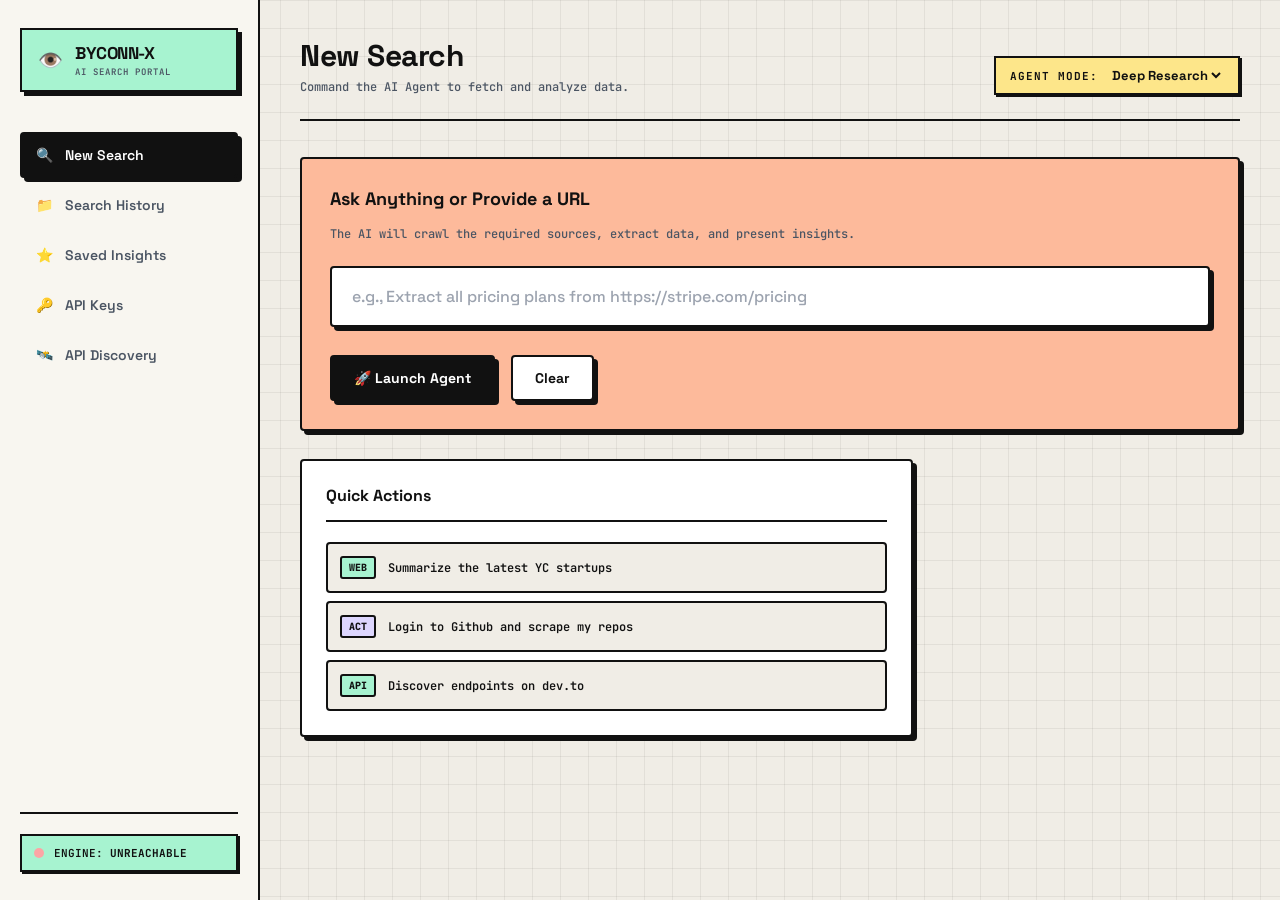
==== commit 0b333704: "Revert demo-mode mocks, hardcoded API key and fake UI data Reverts 700678e..e330f1a in one commit. T" ====
--- a/byconn/dashboard/index.html
+++ b/byconn/dashboard/index.html
@@ -3,18 +3,16 @@
 <head>
     <meta charset="UTF-8">
     <meta name="viewport" content="width=device-width, initial-scale=1.0">
-    <title>BYCONN-X — AI Data Acquisition Engine</title>
-    <meta name="description" content="BYCONN-X: Autonomous AI-powered web crawling, entity extraction, and knowledge graph construction.">
+    <title>BYCONN-X SEARCH ENGINE</title>
     <!-- Modern Premium Typography -->
     <link rel="preconnect" href="https://fonts.googleapis.com">
     <link rel="preconnect" href="https://fonts.gstatic.com" crossorigin>
-    <link href="https://fonts.googleapis.com/css2?family=Space+Grotesk:wght@400;500;600;700;800&family=JetBrains+Mono:wght@400;600;700&display=swap" rel="stylesheet">
+    <link href="https://fonts.googleapis.com/css2?family=Space+Grotesk:wght@400;500;600;700;800&family=Press+Start+2P&family=JetBrains+Mono:wght@400;600;700&display=swap" rel="stylesheet">
     <link rel="stylesheet" href="style.css">
 </head>
 <body>
     <div class="app-container">
-
-        <!-- ══════════════════════ SIDEBAR ══════════════════════ -->
+        <!-- Sidebar Navigation -->
         <aside class="sidebar">
             <div class="logo-area">
                 <span class="logo-icon">👁️</span>
@@ -23,7 +21,7 @@
                     <span class="logo-tagline">AI SEARCH PORTAL</span>
                 </div>
             </div>
-
+            
             <nav class="nav-links">
                 <a href="#" class="nav-item active" data-tab="new-search">
                     <span class="nav-icon">🔍</span> New Search
@@ -35,7 +33,7 @@
                     <span class="nav-icon">⭐</span> Saved Insights
                 </a>
                 <a href="#" class="nav-item" data-tab="api-keys">
-                    <span class="nav-icon">🔑</span> Service Health
+                    <span class="nav-icon">🔑</span> API Keys
                 </a>
                 <a href="#" class="nav-item" data-tab="api-discovery">
                     <span class="nav-icon">🛰️</span> API Discovery
@@ -45,17 +43,12 @@
             <div class="sidebar-footer">
                 <div class="status-indicator">
                     <span class="dot pulse"></span>
-                    <span>ENGINE: <b>CHECKING…</b></span>
-                </div>
-                <div style="margin-top:12px; font-size:11px; color:var(--text-muted); font-family:'JetBrains Mono',monospace;">
-                    Groq · Llama-3.3-70B<br>
-                    Playwright · PostgreSQL<br>
-                    Qdrant · Neo4j
+                    <span>ENGINE: <b>CHECKING&hellip;</b></span>
                 </div>
             </div>
         </aside>
 
-        <!-- ══════════════════════ MAIN CONTENT ══════════════════════ -->
+        <!-- Main Content Area -->
         <main class="main-content">
             <!-- Header -->
             <header class="main-header">
@@ -66,7 +59,7 @@
                 <div class="header-right">
                     <div class="workspace-selector">
                         <span class="ws-label">Agent Mode:</span>
-                        <select class="ws-select" id="mode-select">
+                        <select class="ws-select">
                             <option>Deep Research</option>
                             <option>Fast Scrape</option>
                             <option>Visual Action</option>
@@ -77,87 +70,84 @@
 
             <!-- TAB PANELS -->
             <div class="tab-panels">
-
-                <!-- ════════ 1. NEW SEARCH ════════ -->
+                
+                <!-- 1. New Search Tab -->
                 <section class="tab-panel active" id="panel-new-search">
-
-                    <!-- Search Input -->
+                    
                     <div class="search-header-panel">
                         <h3>Ask Anything or Provide a URL</h3>
-                        <p class="text-muted" style="margin-bottom:20px;">
-                            The AI will crawl required sources, extract entities, and build a Knowledge Graph.
-                        </p>
-                        <div class="search-input-wrapper" style="flex-direction:column;">
-                            <input type="text"
-                                   placeholder="e.g., Extract all pricing plans from https://stripe.com/pricing"
-                                   id="main-search-input"
-                                   style="width:100%;"
-                                   autocomplete="off">
-                            <div style="display:flex;gap:12px;margin-top:14px;flex-wrap:wrap;">
-                                <button class="btn btn-primary" id="launch-btn" onclick="startSearch()">🚀 Launch Agent</button>
+                        <p class="text-muted" style="margin-bottom: 24px;">The AI will crawl the required sources, extract data, and present insights.</p>
+                        
+                        <div class="search-input-wrapper" style="flex-direction: column;">
+                            <input type="text" placeholder="e.g., Extract all pricing plans from https://stripe.com/pricing" id="main-search-input" style="width: 100%;">
+                            
+                            <div style="display: flex; gap: 16px; margin-top: 16px;">
+                                <button class="btn btn-primary" onclick="startSearch()">🚀 Launch Agent</button>
                                 <button class="btn btn-secondary">Clear</button>
                             </div>
                         </div>
                     </div>
 
-                    <!-- Live Analytics Cards (always visible) -->
-                    <div id="analytics-cards" class="analytics-row"></div>
-
-                    <!-- Grid: terminal + quick actions -->
                     <div class="dashboard-grid">
-
-                        <!-- Agent Terminal -->
-                        <div class="grid-card wide" id="agent-terminal-card" style="display:none;">
+                        <div class="grid-card wide" id="agent-terminal-card" style="display: none;">
                             <div class="card-header">
                                 <h3>Agent Terminal Log</h3>
                                 <span class="badge badge-warning">Running...</span>
                             </div>
-                            <div class="log-terminal" id="agent-log-stream"></div>
-                        </div>
-
-                        <!-- Quick Actions (hidden once job starts) -->
+                            <div class="log-terminal" id="agent-log-stream">
+                                <!-- Logs will be injected here via JS -->
+                            </div>
+                        </div>
+                        
                         <div class="grid-card" id="quick-prompts">
                             <div class="card-header">
                                 <h3>Quick Actions</h3>
                             </div>
                             <div class="api-endpoints-scroller">
-                                <div class="api-endpoint-item"
-                                     data-prompt="https://news.ycombinator.com summarize top 10 posts">
+                                <div class="api-endpoint-item">
                                     <span class="api-method method-get">WEB</span>
-                                    <span>Summarize the latest HackerNews posts</span>
+                                    <span>Summarize the latest YC startups</span>
                                 </div>
-                                <div class="api-endpoint-item"
-                                     data-prompt="https://stripe.com/pricing extract all pricing plans">
+                                <div class="api-endpoint-item">
                                     <span class="api-method method-post">ACT</span>
-                                    <span>Extract pricing from Stripe</span>
+                                    <span>Login to Github and scrape my repos</span>
                                 </div>
-                                <div class="api-endpoint-item"
-                                     data-prompt="https://dev.to discover all REST endpoints">
+                                <div class="api-endpoint-item">
                                     <span class="api-method method-get">API</span>
                                     <span>Discover endpoints on dev.to</span>
                                 </div>
-                                <div class="api-endpoint-item"
-                                     data-prompt="https://books.toscrape.com extract all book titles and prices">
-                                    <span class="api-method method-get">WEB</span>
-                                    <span>Scrape books from books.toscrape.com</span>
-                                </div>
-                            </div>
-                        </div>
-                    </div>
-
-                    <!-- Result output area -->
-                    <div id="search-result-area" style="display:none; margin-top:24px;"></div>
-
-                </section>
-
-                <!-- ════════ 2. SEARCH HISTORY ════════ -->
+                            </div>
+                        </div>
+                    </div>
+
+                    <!-- Result output area (hidden initially) -->
+                    <div id="search-result-area" style="display: none; margin-top: 32px;">
+                        <h3 style="margin-bottom: 16px; font-weight: 900; font-size: 24px; text-transform: uppercase;">Extracted Insights</h3>
+                        <div class="search-result-item" style="border-color: var(--success); border-width: 4px;">
+                            <div class="res-header">
+                                <span class="res-title">Result: Stripe Pricing Plans</span>
+                                <!-- unimplemented: <button class="btn btn-sm btn-secondary">⭐ Save</button> -->
+                            </div>
+                            <p class="res-snippet font-jet">
+                                1. Integrated Plan: 2.9% + 30¢ per successful card charge.<br><br>
+                                2. Customized Plan: Tailored for businesses with large payments volume or unique business models.<br><br>
+                                - Extracted from: https://stripe.com/pricing
+                            </p>
+                            <div class="res-meta">Time taken: 4.2s | Tokens: 420 | Method: Deep Research</div>
+                        </div>
+                    </div>
+
+                </section>
+
+                <!-- 2. Search History Tab -->
                 <section class="tab-panel" id="panel-history">
                     <div class="panel-header">
                         <h3>Recent Agent Tasks</h3>
-                        <button class="btn btn-secondary" onclick="renderHistoryTable()">↻ Refresh</button>
-                    </div>
-                    <p class="text-muted" style="margin-bottom:16px;">
-                        Live job history from this session. Refreshes automatically after each run.
+                        <!-- unimplemented: <button class="btn btn-danger">Clear History</button> -->
+                    </div>
+                    <p class="text-muted">
+                        Illustrative rows. Job history is not persisted yet, so nothing
+                        below reflects a real run of this engine.
                     </p>
                     <table class="data-table">
                         <thead>
@@ -166,51 +156,67 @@
                                 <th>Mode</th>
                                 <th>Time</th>
                                 <th>Status</th>
-                                <th>Stats</th>
+                                <!-- unimplemented: <th>Action</th> -->
                             </tr>
                         </thead>
-                        <tbody id="history-table-body">
-                            <tr>
-                                <td colspan="5" class="text-muted" style="text-align:center;padding:24px;">
-                                    No jobs run yet. Launch a search to see history here.
-                                </td>
+                        <tbody>
+                            <tr>
+                                <td><b>Extract pricing plans from Stripe</b></td>
+                                <td><span class="badge">Deep Research</span></td>
+                                <td>2 mins ago</td>
+                                <td><span class="badge badge-success">Completed</span></td>
+                                <td class="text-muted">-</td>
+                            </tr>
+                            <tr>
+                                <td><b>Summarize latest tech news on HackerNews</b></td>
+                                <td><span class="badge">Fast Scrape</span></td>
+                                <td>1 hour ago</td>
+                                <td><span class="badge badge-success">Completed</span></td>
+                                <td class="text-muted">-</td>
+                            </tr>
+                            <tr>
+                                <td><b>Find login button on example.com and click it</b></td>
+                                <td><span class="badge badge-accent">Visual Action</span></td>
+                                <td>3 hours ago</td>
+                                <td><span class="badge badge-warning">Blocked (Captcha)</span></td>
+                                <td class="text-muted">-</td>
                             </tr>
                         </tbody>
                     </table>
                 </section>
 
-                <!-- ════════ 3. SAVED INSIGHTS ════════ -->
+                <!-- 3. Saved Insights Tab -->
                 <section class="tab-panel" id="panel-saved">
                     <div class="panel-header">
-                        <h3>Saved Data &amp; JSON Exports</h3>
-                    </div>
-                    <p class="text-muted" style="margin-bottom:20px;">
-                        Run a crawl to generate extractable data. Persistence requires PostgreSQL to be connected.
+                        <h3>Saved Data & JSON Exports</h3>
+                        <!-- unimplemented: <button class="btn btn-primary">Export All (CSV)</button> -->
+                    </div>
+                    <p class="text-muted">
+                        Illustrative rows. Nothing can be saved or exported yet.
                     </p>
+
                     <div class="search-results-list">
-                        <div class="search-result-item" style="border-color:var(--yellow);">
+                        <div class="search-result-item">
                             <div class="res-header">
-                                <span class="res-title">⚠️ No Saved Snapshots Yet</span>
-                                <span class="res-score badge badge-warning">Needs DB</span>
-                            </div>
-                            <p class="res-snippet">
-                                Once PostgreSQL is connected via Docker, completed crawl results will
-                                be persisted here and available for JSON export. Start Docker and run
-                                <code>docker compose up -d</code> to enable full persistence.
-                            </p>
-                        </div>
-                    </div>
-                </section>
-
-                <!-- ════════ 4. SERVICE HEALTH ════════ -->
+                                <span class="res-title">YC Startup List (S24)</span>
+                                <span class="res-score">Saved: Yesterday</span>
+                            </div>
+                            <p class="res-snippet">A compiled list of 240 startups from the YC Summer 24 batch, including their domains, descriptions, and founder details.</p>
+                            <div style="display: flex; gap: 12px;">
+                                <!-- unimplemented: <button class="btn btn-sm btn-secondary">View JSON</button> -->
+                                <!-- unimplemented: <button class="btn btn-sm btn-danger">Delete</button> -->
+                            </div>
+                        </div>
+                    </div>
+                </section>
+
+                <!-- 4. API Keys Tab: live engine + dependency health -->
                 <section class="tab-panel" id="panel-api-keys">
                     <div class="panel-header">
                         <h3>Service Health &amp; Credentials</h3>
-                        <button class="btn btn-primary" id="refresh-health-btn">↻ Refresh Status</button>
-                    </div>
-                    <p class="text-muted" style="margin-bottom:16px;">
-                        Credentials are read from the server environment and are never sent to the browser.
-                    </p>
+                        <button class="btn btn-primary" id="refresh-health-btn">Refresh Status</button>
+                    </div>
+                    <p class="text-muted">Credentials are read from the server environment and are never sent to the browser.</p>
                     <table class="data-table">
                         <thead>
                             <tr>
@@ -225,31 +231,18 @@
                             </tr>
                         </tbody>
                     </table>
-
-                    <!-- LLM Config card -->
-                    <div class="search-result-item" style="margin-top:24px;border-color:var(--mint);">
-                        <div class="res-header">
-                            <span class="res-title">🤖 LLM Configuration</span>
-                            <span class="badge badge-success">Active</span>
-                        </div>
-                        <p class="res-snippet font-jet" style="font-size:13px;line-height:1.8;">
-                            Provider: <b>Groq</b><br>
-                            Model: <b>llama-3.3-70b-versatile</b><br>
-                            Embeddings: <b>sentence-transformers (local CPU)</b><br>
-                            API Key: <b>Configured ✅</b>
-                        </p>
-                    </div>
-                </section>
-
-                <!-- ════════ 5. API DISCOVERY ════════ -->
+                </section>
+
+                <!-- 5. API Discovery Tab: endpoints sniffed by the crawler -->
                 <section class="tab-panel" id="panel-api-discovery">
                     <div class="panel-header">
                         <h3>Discovered REST Endpoints</h3>
-                        <button class="btn btn-primary" id="refresh-apis-btn">↻ Refresh</button>
-                    </div>
-                    <p class="text-muted" style="margin-bottom:16px;">
-                        Populated by the crawler's API Intelligence pass, which records XHR and fetch
-                        calls a page makes to its own backend.
+                        <button class="btn btn-primary" id="refresh-apis-btn">Refresh</button>
+                    </div>
+                    <p class="text-muted">
+                        Populated by the crawler's API Intelligence pass, which records the
+                        XHR and fetch calls a page makes to its own backend. Records are
+                        stored in PostgreSQL.
                     </p>
                     <table class="data-table">
                         <thead>
@@ -269,10 +262,12 @@
                     </table>
                 </section>
 
-            </div><!-- /tab-panels -->
+            </div>
         </main>
     </div>
 
+    <!-- UI Interaction Scripts -->
     <script src="app.js"></script>
+
 </body>
 </html>
--- a/byconn/dashboard/style.css
+++ b/byconn/dashboard/style.css
@@ -759,115 +759,3 @@
 
 .health-name  { font-weight: 700; font-size: 14px; }
 .health-url   { font-size: 12px; color: var(--text-muted); font-family: 'JetBrains Mono', monospace; }
-
-/* ===================== ANALYTICS ROW ===================== */
-.analytics-row {
-    display: flex;
-    gap: 14px;
-    margin: 20px 0 8px 0;
-    flex-wrap: wrap;
-}
-
-.analytics-card {
-    flex: 1;
-    min-width: 120px;
-    background: var(--bg-card);
-    border: var(--border-width) solid var(--border-color);
-    border-radius: 6px;
-    box-shadow: var(--shadow-sm);
-    padding: 16px 14px;
-    text-align: center;
-    transition: transform 0.15s ease, box-shadow 0.15s ease;
-}
-
-.analytics-card:hover {
-    transform: translate(-2px, -2px);
-    box-shadow: var(--shadow);
-}
-
-.analytics-icon {
-    font-size: 22px;
-    margin-bottom: 6px;
-}
-
-.analytics-value {
-    font-size: 28px;
-    font-weight: 800;
-    font-family: 'Space Grotesk', sans-serif;
-    color: var(--text-main);
-    line-height: 1;
-    margin-bottom: 4px;
-}
-
-.analytics-label {
-    font-size: 11px;
-    font-weight: 600;
-    color: var(--text-muted);
-    text-transform: uppercase;
-    letter-spacing: 0.5px;
-}
-
-/* ===================== RESULT CARDS ===================== */
-.result-cards-grid {
-    display: grid;
-    grid-template-columns: repeat(auto-fit, minmax(300px, 1fr));
-    gap: 18px;
-    margin-top: 8px;
-}
-
-.result-card {
-    background: var(--bg-card);
-    border: var(--border-width) solid var(--border-color);
-    border-radius: 6px;
-    box-shadow: var(--shadow-sm);
-    overflow: hidden;
-    transition: transform 0.15s ease, box-shadow 0.15s ease;
-}
-
-.result-card:hover {
-    transform: translate(-2px, -2px);
-    box-shadow: var(--shadow);
-}
-
-.result-card-header {
-    display: flex;
-    align-items: center;
-    gap: 10px;
-    padding: 14px 16px;
-    border-bottom: var(--border-width) solid var(--border-color);
-    background: var(--bg-sidebar);
-    font-weight: 700;
-    font-size: 14px;
-}
-
-.result-card-icon { font-size: 18px; }
-.result-card-title {
-    font-weight: 700;
-    font-size: 13px;
-    word-break: break-all;
-    flex: 1;
-}
-
-.result-card-body { padding: 16px; }
-
-.result-stat-row {
-    display: flex;
-    justify-content: space-between;
-    align-items: center;
-    padding: 8px 0;
-    border-bottom: 1px solid rgba(0,0,0,0.06);
-    font-size: 13px;
-    gap: 12px;
-}
-
-.result-stat-row:last-child { border-bottom: none; }
-.result-stat-row span { color: var(--text-muted); flex-shrink: 0; }
-.result-stat-row b { text-align: right; word-break: break-all; }
-
-/* Quick action items clickable */
-.api-endpoint-item { cursor: pointer; }
-.api-endpoint-item:hover {
-    background: var(--yellow) !important;
-    transform: translate(-1px, -1px);
-    box-shadow: var(--shadow-sm);
-}
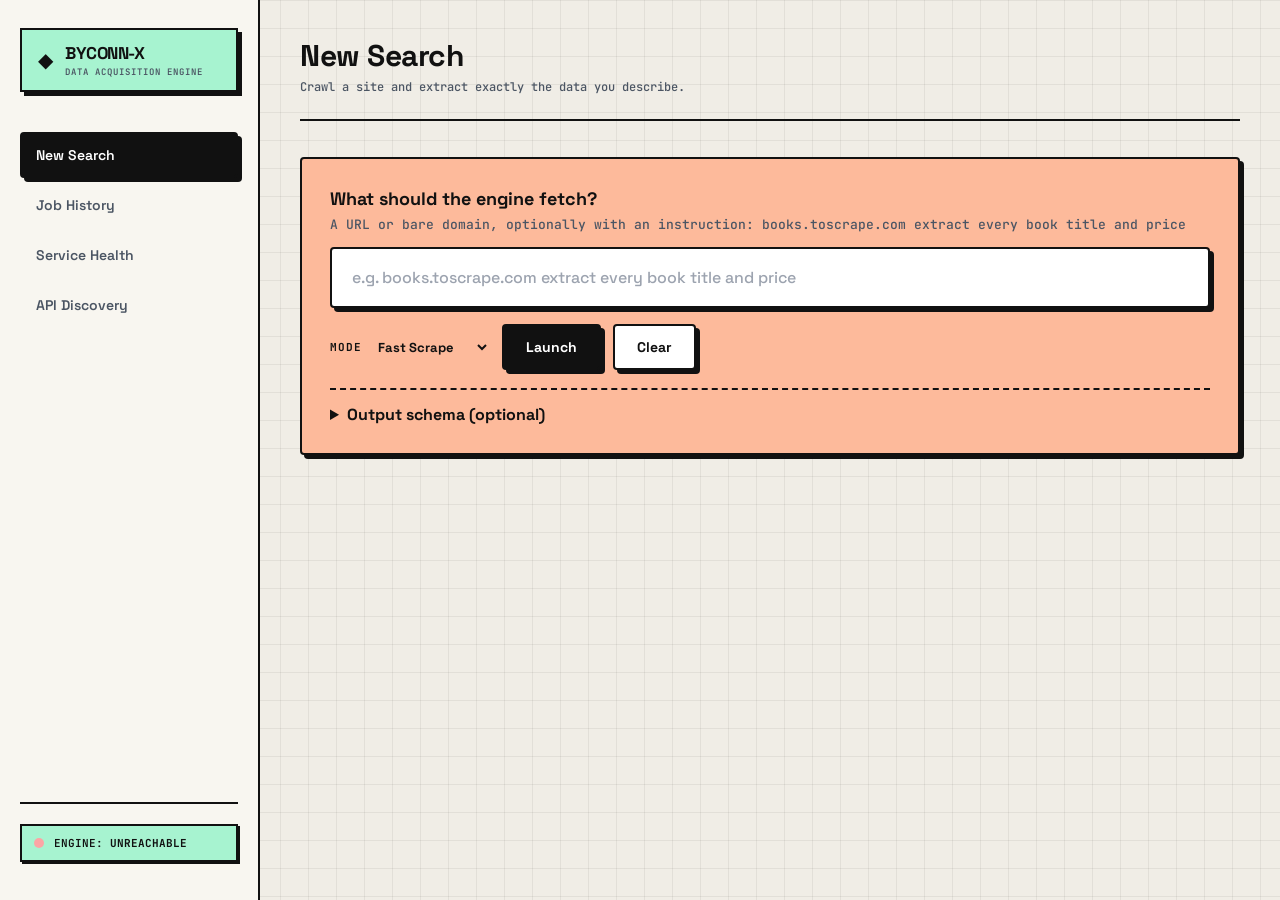
==== commit 3d38ab4e: "Rebuild the dashboard around real results Everything on screen now comes from the API; the hidden ha" ====
--- a/byconn/dashboard/index.html
+++ b/byconn/dashboard/index.html
@@ -3,271 +3,175 @@
 <head>
     <meta charset="UTF-8">
     <meta name="viewport" content="width=device-width, initial-scale=1.0">
-    <title>BYCONN-X SEARCH ENGINE</title>
-    <!-- Modern Premium Typography -->
+    <title>BYCONN-X Console</title>
+    <meta name="description" content="BYCONN-X: crawl a site, extract schema-shaped data with verified citations, and build a knowledge graph.">
     <link rel="preconnect" href="https://fonts.googleapis.com">
     <link rel="preconnect" href="https://fonts.gstatic.com" crossorigin>
-    <link href="https://fonts.googleapis.com/css2?family=Space+Grotesk:wght@400;500;600;700;800&family=Press+Start+2P&family=JetBrains+Mono:wght@400;600;700&display=swap" rel="stylesheet">
+    <link href="https://fonts.googleapis.com/css2?family=Space+Grotesk:wght@400;500;600;700;800&family=JetBrains+Mono:wght@400;600;700&display=swap" rel="stylesheet">
     <link rel="stylesheet" href="style.css">
 </head>
 <body>
+    <a class="skip-link" href="#main">Skip to content</a>
     <div class="app-container">
-        <!-- Sidebar Navigation -->
+
         <aside class="sidebar">
             <div class="logo-area">
-                <span class="logo-icon">👁️</span>
+                <span class="logo-icon" aria-hidden="true">◆</span>
                 <div class="logo-text">
                     <h1>BYCONN-X</h1>
-                    <span class="logo-tagline">AI SEARCH PORTAL</span>
+                    <span class="logo-tagline">DATA ACQUISITION ENGINE</span>
                 </div>
             </div>
-            
-            <nav class="nav-links">
-                <a href="#" class="nav-item active" data-tab="new-search">
-                    <span class="nav-icon">🔍</span> New Search
-                </a>
-                <a href="#" class="nav-item" data-tab="history">
-                    <span class="nav-icon">📁</span> Search History
-                </a>
-                <a href="#" class="nav-item" data-tab="saved">
-                    <span class="nav-icon">⭐</span> Saved Insights
-                </a>
-                <a href="#" class="nav-item" data-tab="api-keys">
-                    <span class="nav-icon">🔑</span> API Keys
-                </a>
-                <a href="#" class="nav-item" data-tab="api-discovery">
-                    <span class="nav-icon">🛰️</span> API Discovery
-                </a>
+
+            <nav class="nav-links" aria-label="Sections">
+                <button type="button" class="nav-item active" data-tab="new-search" aria-current="page">New Search</button>
+                <button type="button" class="nav-item" data-tab="history">Job History</button>
+                <button type="button" class="nav-item" data-tab="health">Service Health</button>
+                <button type="button" class="nav-item" data-tab="api-discovery">API Discovery</button>
             </nav>
 
             <div class="sidebar-footer">
-                <div class="status-indicator">
-                    <span class="dot pulse"></span>
+                <div class="status-indicator" role="status">
+                    <span class="dot pulse" aria-hidden="true"></span>
                     <span>ENGINE: <b>CHECKING&hellip;</b></span>
                 </div>
+                <p class="engine-model" id="engine-model"></p>
             </div>
         </aside>
 
-        <!-- Main Content Area -->
-        <main class="main-content">
-            <!-- Header -->
+        <main class="main-content" id="main">
             <header class="main-header">
                 <div class="header-left">
                     <h2 id="page-title">New Search</h2>
-                    <p id="page-subtitle" class="text-muted">Command the AI Agent to fetch and analyze data.</p>
-                </div>
-                <div class="header-right">
-                    <div class="workspace-selector">
-                        <span class="ws-label">Agent Mode:</span>
-                        <select class="ws-select">
-                            <option>Deep Research</option>
-                            <option>Fast Scrape</option>
-                            <option>Visual Action</option>
-                        </select>
-                    </div>
+                    <p id="page-subtitle" class="text-muted">Crawl a site and extract exactly the data you describe.</p>
                 </div>
             </header>
 
-            <!-- TAB PANELS -->
             <div class="tab-panels">
-                
-                <!-- 1. New Search Tab -->
-                <section class="tab-panel active" id="panel-new-search">
-                    
+
+                <!-- 1. New search -->
+                <section class="tab-panel active" id="panel-new-search" aria-labelledby="page-title">
                     <div class="search-header-panel">
-                        <h3>Ask Anything or Provide a URL</h3>
-                        <p class="text-muted" style="margin-bottom: 24px;">The AI will crawl the required sources, extract data, and present insights.</p>
-                        
-                        <div class="search-input-wrapper" style="flex-direction: column;">
-                            <input type="text" placeholder="e.g., Extract all pricing plans from https://stripe.com/pricing" id="main-search-input" style="width: 100%;">
-                            
-                            <div style="display: flex; gap: 16px; margin-top: 16px;">
-                                <button class="btn btn-primary" onclick="startSearch()">🚀 Launch Agent</button>
-                                <button class="btn btn-secondary">Clear</button>
+                        <label for="main-search-input" class="field-label">What should the engine fetch?</label>
+                        <p class="text-muted hint">A URL or bare domain, optionally with an instruction:
+                            <span class="font-jet">books.toscrape.com extract every book title and price</span></p>
+                        <div class="search-input-wrapper">
+                            <input type="text" id="main-search-input" autocomplete="off" spellcheck="false"
+                                   placeholder="e.g. books.toscrape.com extract every book title and price">
+                        </div>
+
+                        <div class="search-controls">
+                            <label class="ws-label" for="mode-select">Mode</label>
+                            <select class="ws-select" id="mode-select">
+                                <option>Fast Scrape</option>
+                                <option>Deep Research</option>
+                                <option>Visual Action</option>
+                            </select>
+                            <button type="button" class="btn btn-primary" id="launch-btn">Launch</button>
+                            <button type="button" class="btn btn-secondary" id="clear-btn">Clear</button>
+                        </div>
+
+                        <details class="schema-details" id="schema-details">
+                            <summary>Output schema (optional)</summary>
+                            <p class="text-muted hint">A JSON Schema with <span class="font-jet">"type": "object"</span>.
+                                Every value comes back with a quote from the page, or is flagged unverified.</p>
+                            <div class="preset-row" role="group" aria-label="Schema presets">
+                                <button type="button" class="btn btn-sm btn-secondary" data-preset="products">Product list</button>
+                                <button type="button" class="btn btn-sm btn-secondary" data-preset="pricing">Pricing plans</button>
+                                <button type="button" class="btn btn-sm btn-secondary" data-preset="articles">Article list</button>
                             </div>
-                        </div>
+                            <textarea id="schema-input" class="schema-input font-jet" rows="10" spellcheck="false"
+                                      aria-describedby="schema-status" placeholder='{"type": "object", "properties": { ... }}'></textarea>
+                            <p id="schema-status" class="schema-status" aria-live="polite"></p>
+                        </details>
                     </div>
 
-                    <div class="dashboard-grid">
-                        <div class="grid-card wide" id="agent-terminal-card" style="display: none;">
-                            <div class="card-header">
-                                <h3>Agent Terminal Log</h3>
-                                <span class="badge badge-warning">Running...</span>
-                            </div>
-                            <div class="log-terminal" id="agent-log-stream">
-                                <!-- Logs will be injected here via JS -->
-                            </div>
+                    <div class="grid-card live-card" id="live-card" hidden>
+                        <div class="card-header">
+                            <h3 id="live-title">Job</h3>
+                            <span class="badge" id="live-status">queued</span>
                         </div>
-                        
-                        <div class="grid-card" id="quick-prompts">
-                            <div class="card-header">
-                                <h3>Quick Actions</h3>
-                            </div>
-                            <div class="api-endpoints-scroller">
-                                <div class="api-endpoint-item">
-                                    <span class="api-method method-get">WEB</span>
-                                    <span>Summarize the latest YC startups</span>
-                                </div>
-                                <div class="api-endpoint-item">
-                                    <span class="api-method method-post">ACT</span>
-                                    <span>Login to Github and scrape my repos</span>
-                                </div>
-                                <div class="api-endpoint-item">
-                                    <span class="api-method method-get">API</span>
-                                    <span>Discover endpoints on dev.to</span>
-                                </div>
-                            </div>
-                        </div>
+                        <dl class="counter-row" id="live-counters"></dl>
+                        <div class="log-terminal" id="agent-log-stream" role="log" aria-live="polite" aria-label="Job log"></div>
                     </div>
 
-                    <!-- Result output area (hidden initially) -->
-                    <div id="search-result-area" style="display: none; margin-top: 32px;">
-                        <h3 style="margin-bottom: 16px; font-weight: 900; font-size: 24px; text-transform: uppercase;">Extracted Insights</h3>
-                        <div class="search-result-item" style="border-color: var(--success); border-width: 4px;">
-                            <div class="res-header">
-                                <span class="res-title">Result: Stripe Pricing Plans</span>
-                                <!-- unimplemented: <button class="btn btn-sm btn-secondary">⭐ Save</button> -->
-                            </div>
-                            <p class="res-snippet font-jet">
-                                1. Integrated Plan: 2.9% + 30¢ per successful card charge.<br><br>
-                                2. Customized Plan: Tailored for businesses with large payments volume or unique business models.<br><br>
-                                - Extracted from: https://stripe.com/pricing
-                            </p>
-                            <div class="res-meta">Time taken: 4.2s | Tokens: 420 | Method: Deep Research</div>
+                    <section class="results-area" id="results-area" hidden aria-labelledby="results-title">
+                        <div class="results-head">
+                            <h3 id="results-title">Results</h3>
+                            <div class="export-row" id="results-exports"></div>
                         </div>
-                    </div>
-
+                        <p class="text-muted" id="results-summary"></p>
+                        <div class="results-tabs" id="results-tabs" role="tablist" aria-label="Result views">
+                            <button type="button" role="tab" class="sub-tab" data-result-tab="data" aria-selected="true" aria-controls="result-data" id="tab-data">Data</button>
+                            <button type="button" role="tab" class="sub-tab" data-result-tab="pages" aria-selected="false" aria-controls="result-pages" id="tab-pages" tabindex="-1">Pages</button>
+                            <button type="button" role="tab" class="sub-tab" data-result-tab="entities" aria-selected="false" aria-controls="result-entities" id="tab-entities" tabindex="-1">Entities</button>
+                            <button type="button" role="tab" class="sub-tab" data-result-tab="graph" aria-selected="false" aria-controls="result-graph" id="tab-graph" tabindex="-1">Graph</button>
+                            <button type="button" role="tab" class="sub-tab" data-result-tab="agent" aria-selected="false" aria-controls="result-agent" id="tab-agent" tabindex="-1" hidden>Agent steps</button>
+                        </div>
+                        <div class="result-panel" role="tabpanel" id="result-data" aria-labelledby="tab-data"></div>
+                        <div class="result-panel" role="tabpanel" id="result-pages" aria-labelledby="tab-pages" hidden></div>
+                        <div class="result-panel" role="tabpanel" id="result-entities" aria-labelledby="tab-entities" hidden></div>
+                        <div class="result-panel" role="tabpanel" id="result-graph" aria-labelledby="tab-graph" hidden></div>
+                        <div class="result-panel" role="tabpanel" id="result-agent" aria-labelledby="tab-agent" hidden></div>
+                    </section>
                 </section>
 
-                <!-- 2. Search History Tab -->
-                <section class="tab-panel" id="panel-history">
+                <!-- 2. Job history -->
+                <section class="tab-panel" id="panel-history" aria-labelledby="page-title">
                     <div class="panel-header">
-                        <h3>Recent Agent Tasks</h3>
-                        <!-- unimplemented: <button class="btn btn-danger">Clear History</button> -->
+                        <h3>Jobs on this server</h3>
+                        <button type="button" class="btn btn-secondary" id="refresh-history-btn">Refresh</button>
                     </div>
-                    <p class="text-muted">
-                        Illustrative rows. Job history is not persisted yet, so nothing
-                        below reflects a real run of this engine.
-                    </p>
-                    <table class="data-table">
-                        <thead>
-                            <tr>
-                                <th>Query / Target</th>
-                                <th>Mode</th>
-                                <th>Time</th>
-                                <th>Status</th>
-                                <!-- unimplemented: <th>Action</th> -->
-                            </tr>
-                        </thead>
-                        <tbody>
-                            <tr>
-                                <td><b>Extract pricing plans from Stripe</b></td>
-                                <td><span class="badge">Deep Research</span></td>
-                                <td>2 mins ago</td>
-                                <td><span class="badge badge-success">Completed</span></td>
-                                <td class="text-muted">-</td>
-                            </tr>
-                            <tr>
-                                <td><b>Summarize latest tech news on HackerNews</b></td>
-                                <td><span class="badge">Fast Scrape</span></td>
-                                <td>1 hour ago</td>
-                                <td><span class="badge badge-success">Completed</span></td>
-                                <td class="text-muted">-</td>
-                            </tr>
-                            <tr>
-                                <td><b>Find login button on example.com and click it</b></td>
-                                <td><span class="badge badge-accent">Visual Action</span></td>
-                                <td>3 hours ago</td>
-                                <td><span class="badge badge-warning">Blocked (Captcha)</span></td>
-                                <td class="text-muted">-</td>
-                            </tr>
-                        </tbody>
-                    </table>
-                </section>
-
-                <!-- 3. Saved Insights Tab -->
-                <section class="tab-panel" id="panel-saved">
-                    <div class="panel-header">
-                        <h3>Saved Data & JSON Exports</h3>
-                        <!-- unimplemented: <button class="btn btn-primary">Export All (CSV)</button> -->
-                    </div>
-                    <p class="text-muted">
-                        Illustrative rows. Nothing can be saved or exported yet.
-                    </p>
-
-                    <div class="search-results-list">
-                        <div class="search-result-item">
-                            <div class="res-header">
-                                <span class="res-title">YC Startup List (S24)</span>
-                                <span class="res-score">Saved: Yesterday</span>
-                            </div>
-                            <p class="res-snippet">A compiled list of 240 startups from the YC Summer 24 batch, including their domains, descriptions, and founder details.</p>
-                            <div style="display: flex; gap: 12px;">
-                                <!-- unimplemented: <button class="btn btn-sm btn-secondary">View JSON</button> -->
-                                <!-- unimplemented: <button class="btn btn-sm btn-danger">Delete</button> -->
-                            </div>
-                        </div>
+                    <div class="table-scroll">
+                        <table class="data-table">
+                            <thead>
+                                <tr><th scope="col">Target</th><th scope="col">Kind</th><th scope="col">Started</th>
+                                    <th scope="col">Status</th><th scope="col">Output</th><th scope="col"><span class="sr-only">Actions</span></th></tr>
+                            </thead>
+                            <tbody id="history-table-body"></tbody>
+                        </table>
                     </div>
                 </section>
 
-                <!-- 4. API Keys Tab: live engine + dependency health -->
-                <section class="tab-panel" id="panel-api-keys">
+                <!-- 3. Service health -->
+                <section class="tab-panel" id="panel-health" aria-labelledby="page-title">
                     <div class="panel-header">
-                        <h3>Service Health &amp; Credentials</h3>
-                        <button class="btn btn-primary" id="refresh-health-btn">Refresh Status</button>
+                        <h3>Dependencies</h3>
+                        <button type="button" class="btn btn-secondary" id="refresh-health-btn">Refresh</button>
                     </div>
-                    <p class="text-muted">Credentials are read from the server environment and are never sent to the browser.</p>
-                    <table class="data-table">
-                        <thead>
-                            <tr>
-                                <th>Component</th>
-                                <th>Status</th>
-                                <th>Detail</th>
-                            </tr>
-                        </thead>
-                        <tbody id="health-table-body">
-                            <tr>
-                                <td colspan="3" class="text-muted">Loading engine status...</td>
-                            </tr>
-                        </tbody>
-                    </table>
+                    <p class="text-muted">Credentials stay in the server environment; only the provider and model name are shown.</p>
+                    <div class="table-scroll">
+                        <table class="data-table">
+                            <thead><tr><th scope="col">Component</th><th scope="col">Status</th><th scope="col">Detail</th></tr></thead>
+                            <tbody id="health-table-body"></tbody>
+                        </table>
+                    </div>
                 </section>
 
-                <!-- 5. API Discovery Tab: endpoints sniffed by the crawler -->
-                <section class="tab-panel" id="panel-api-discovery">
+                <!-- 4. API discovery -->
+                <section class="tab-panel" id="panel-api-discovery" aria-labelledby="page-title">
                     <div class="panel-header">
-                        <h3>Discovered REST Endpoints</h3>
-                        <button class="btn btn-primary" id="refresh-apis-btn">Refresh</button>
+                        <h3>Discovered REST endpoints</h3>
+                        <button type="button" class="btn btn-secondary" id="refresh-apis-btn">Refresh</button>
                     </div>
-                    <p class="text-muted">
-                        Populated by the crawler's API Intelligence pass, which records the
-                        XHR and fetch calls a page makes to its own backend. Records are
-                        stored in PostgreSQL.
-                    </p>
-                    <table class="data-table">
-                        <thead>
-                            <tr>
-                                <th>Method</th>
-                                <th>Path</th>
-                                <th>Host</th>
-                                <th>Content Type</th>
-                                <th>Seen</th>
-                            </tr>
-                        </thead>
-                        <tbody id="api-table-body">
-                            <tr>
-                                <td colspan="5" class="text-muted">Loading discovered endpoints...</td>
-                            </tr>
-                        </tbody>
-                    </table>
+                    <p class="text-muted">Recorded from the XHR and fetch calls crawled pages make to their own backends, stored in PostgreSQL.</p>
+                    <div class="table-scroll">
+                        <table class="data-table">
+                            <thead><tr><th scope="col">Method</th><th scope="col">Path</th><th scope="col">Host</th><th scope="col">Content type</th><th scope="col">Seen</th></tr></thead>
+                            <tbody id="api-table-body"></tbody>
+                        </table>
+                    </div>
                 </section>
-
             </div>
         </main>
     </div>
 
-    <!-- UI Interaction Scripts -->
+    <div class="citation-popover" id="citation-popover" role="dialog" aria-modal="false" aria-labelledby="citation-title" hidden>
+        <p class="citation-title" id="citation-title">Source</p>
+        <div id="citation-body"></div>
+        <button type="button" class="btn btn-sm btn-secondary" id="citation-close">Close</button>
+    </div>
+
     <script src="app.js"></script>
-
 </body>
 </html>
--- a/byconn/dashboard/style.css
+++ b/byconn/dashboard/style.css
@@ -65,7 +65,9 @@
 /* ===================== LAYOUT ===================== */
 .app-container {
     display: grid;
-    grid-template-columns: 260px 1fr;
+    /* minmax(0, 1fr): a plain 1fr column grows to its widest table instead of
+       letting the table scroll, which pushed phones to a 760px layout. */
+    grid-template-columns: 260px minmax(0, 1fr);
     height: 100vh;
     overflow: hidden;
 }
@@ -190,6 +192,7 @@
 
 /* ==================== MAIN CONTENT ==================== */
 .main-content {
+    min-width: 0;
     display: flex;
     flex-direction: column;
     height: 100%;
@@ -759,3 +762,136 @@
 
 .health-name  { font-weight: 700; font-size: 14px; }
 .health-url   { font-size: 12px; color: var(--text-muted); font-family: 'JetBrains Mono', monospace; }
+
+/* =====================================================
+   Results console (schema data, citations, graph)
+   ===================================================== */
+.skip-link {
+    position: absolute; left: -9999px; top: 8px; z-index: 100;
+    background: var(--yellow); border: var(--border-width) solid var(--border-color);
+    padding: 8px 12px; font-weight: 700; color: var(--text-main);
+}
+.skip-link:focus { left: 8px; }
+.sr-only {
+    position: absolute; width: 1px; height: 1px; padding: 0; margin: -1px;
+    overflow: hidden; clip: rect(0 0 0 0); white-space: nowrap; border: 0;
+}
+:focus-visible { outline: 3px solid #2563EB; outline-offset: 2px; }
+
+/* Nav items are buttons now: reset the native look. */
+button.nav-item {
+    width: 100%; background: none; text-align: left; cursor: pointer;
+    font-family: inherit;
+}
+.nav-item[aria-current="page"] { background-color: var(--primary); color: #fff; border-color: var(--border-color); box-shadow: var(--shadow); }
+.engine-model { margin-top: 10px; font-family: 'JetBrains Mono', monospace; font-size: 11px; color: var(--text-muted); word-break: break-word; }
+
+.field-label { display: block; font-size: 18px; font-weight: 700; margin-bottom: 6px; }
+.hint { margin-bottom: 14px; font-size: 13px; }
+.small { font-size: 12px; }
+.search-input-wrapper input {
+    width: 100%; padding: 14px 16px; font-size: 16px; font-family: inherit;
+    border: var(--border-width) solid var(--border-color); border-radius: 4px; box-shadow: var(--shadow-sm);
+}
+.search-controls { display: flex; flex-wrap: wrap; align-items: center; gap: 12px; margin-top: 16px; }
+.btn:disabled { opacity: 0.6; cursor: progress; transform: none; }
+
+.schema-details { margin-top: 18px; border-top: var(--border-width) dashed var(--border-color); padding-top: 14px; }
+.schema-details summary { cursor: pointer; font-weight: 700; }
+.preset-row { display: flex; flex-wrap: wrap; gap: 10px; margin: 10px 0; }
+.schema-input {
+    width: 100%; font-size: 12px; padding: 12px; background: var(--bg-card);
+    border: var(--border-width) solid var(--border-color); border-radius: 4px; resize: vertical;
+}
+.schema-status { min-height: 1.4em; margin-top: 6px; font-size: 13px; }
+.schema-status.is-error { color: #991B1B; font-weight: 700; }
+
+.live-card { margin-bottom: 28px; }
+.counter-row { display: flex; flex-wrap: wrap; gap: 10px; margin-bottom: 16px; }
+.counter { background: var(--bg-main); border: var(--border-width) solid var(--border-color); border-radius: 4px; padding: 8px 12px; min-width: 96px; }
+.counter dt { font-size: 10px; text-transform: uppercase; letter-spacing: 0.5px; color: var(--text-muted); font-family: 'JetBrains Mono', monospace; }
+.counter dd { font-size: 20px; font-weight: 800; }
+.log-error { color: #FCA5A5; }
+.log-warn  { color: #FDE68A; }
+.log-count { color: #FDE68A; font-weight: 700; }
+.badge-danger { background-color: var(--pink); }
+.badge-unverified { background-color: var(--pink); margin-left: 6px; }
+
+.results-area { margin-top: 8px; }
+.results-head { display: flex; flex-wrap: wrap; justify-content: space-between; align-items: center; gap: 12px; margin-bottom: 8px; }
+.results-head h3 { font-size: 22px; font-weight: 800; word-break: break-all; }
+.export-row { display: flex; flex-wrap: wrap; gap: 10px; }
+.export-row a { text-decoration: none; }
+.results-tabs { display: flex; flex-wrap: wrap; gap: 8px; margin: 16px 0; }
+.results-tabs .sub-tab {
+    font-family: inherit; font-weight: 700; font-size: 14px; padding: 8px 16px; cursor: pointer;
+    background: var(--bg-card); border: var(--border-width) solid var(--border-color); border-radius: 4px;
+}
+.results-tabs .sub-tab[aria-selected="true"] { background: var(--primary); color: #fff; box-shadow: var(--shadow-sm); }
+.result-panel { margin-bottom: 32px; }
+
+.table-scroll { overflow-x: auto; margin-bottom: 20px; }
+.result-table caption { text-align: left; font-weight: 800; padding: 10px 0; caption-side: top; }
+.result-table td { vertical-align: top; }
+.value { display: inline-flex; flex-wrap: wrap; align-items: baseline; gap: 6px; }
+.cite-marker {
+    font-family: 'JetBrains Mono', monospace; font-size: 10px; font-weight: 700; text-transform: uppercase;
+    background: var(--mint); border: 1.5px solid var(--border-color); border-radius: 3px;
+    padding: 1px 6px; cursor: pointer;
+}
+.cite-marker:hover { background: var(--yellow); }
+
+.data-block { background: var(--bg-card); border: var(--border-width) solid var(--border-color); border-radius: 4px; padding: 16px; margin-bottom: 16px; box-shadow: var(--shadow-sm); }
+.data-block h4 { margin-bottom: 8px; font-family: 'JetBrains Mono', monospace; }
+.json-object { display: grid; grid-template-columns: max-content 1fr; gap: 6px 14px; }
+.json-object dt { font-family: 'JetBrains Mono', monospace; font-size: 12px; color: var(--text-muted); }
+.json-list { padding-left: 20px; }
+
+.notice { border: var(--border-width) solid var(--border-color); border-radius: 4px; padding: 10px 14px; margin-bottom: 16px; }
+.notice-warn { background: var(--yellow); }
+.empty-state { padding: 24px; background: var(--bg-card); border: var(--border-width) dashed var(--border-color); border-radius: 4px; color: var(--text-muted); }
+
+.filter-row { display: flex; flex-wrap: wrap; gap: 10px; margin-bottom: 8px; }
+.filter-input { flex: 1 1 220px; padding: 10px 12px; font-family: inherit; border: var(--border-width) solid var(--border-color); border-radius: 4px; }
+.type-chip { display: inline-block; font-family: 'JetBrains Mono', monospace; font-size: 10px; font-weight: 700; border: 1.5px solid var(--border-color); border-radius: 3px; padding: 2px 6px; }
+
+.graph-legend { display: flex; flex-wrap: wrap; gap: 8px; margin-bottom: 10px; }
+.graph-frame { background: var(--bg-card); border: var(--border-width) solid var(--border-color); border-radius: 4px; box-shadow: var(--shadow); margin-bottom: 16px; }
+.graph-svg { width: 100%; height: auto; display: block; }
+.graph-edge { stroke: #9CA3AF; stroke-width: 1.2; }
+.graph-node circle { stroke: #111; stroke-width: 1.5; }
+.graph-node text { font-family: 'Space Grotesk', sans-serif; font-size: 11px; fill: #111; paint-order: stroke; stroke: #fff; stroke-width: 3px; }
+.relations summary { cursor: pointer; font-weight: 700; margin-bottom: 10px; }
+
+.citation-popover {
+    position: fixed; z-index: 50; background: var(--bg-card); padding: 14px;
+    border: var(--border-width) solid var(--border-color); border-radius: 4px; box-shadow: var(--shadow-hover);
+}
+.citation-title { font-family: 'JetBrains Mono', monospace; font-size: 11px; font-weight: 700; margin-bottom: 8px; word-break: break-all; }
+.citation { margin-bottom: 10px; }
+.citation blockquote { border-left: 4px solid var(--mint); padding: 4px 10px; background: var(--bg-main); font-size: 14px; }
+.citation figcaption { font-size: 12px; margin-top: 4px; word-break: break-all; }
+
+@media (max-width: 900px) {
+    body { height: auto; }
+    .app-container { grid-template-columns: minmax(0, 1fr); height: auto; overflow: visible; }
+    .sidebar { height: auto; padding: 16px; border-right: none; border-bottom: var(--border-width) solid var(--border-color); }
+    .nav-links { flex-direction: row; flex-wrap: wrap; gap: 6px; }
+    button.nav-item { width: auto; padding: 8px 10px; }
+    .logo-area { margin-bottom: 12px; }
+    .main-content { padding: 20px 16px; height: auto; overflow: visible; }
+    .main-header { margin-bottom: 20px; }
+    .search-header-panel { padding: 18px; }
+    .data-table th, .data-table td { padding: 10px 12px; }
+    .json-object { grid-template-columns: 1fr; }
+}
+
+@media (prefers-reduced-motion: reduce) {
+    *, *::before, *::after { animation: none !important; transition: none !important; }
+    .btn:hover, .nav-item:hover { transform: none; }
+}
+
+/* Long URLs in titles must wrap rather than widen the page. */
+.live-card .card-header { gap: 12px; }
+.live-card .card-header h3, .results-head h3 { min-width: 0; overflow-wrap: anywhere; }
+.live-card .card-header .badge { flex-shrink: 0; }
